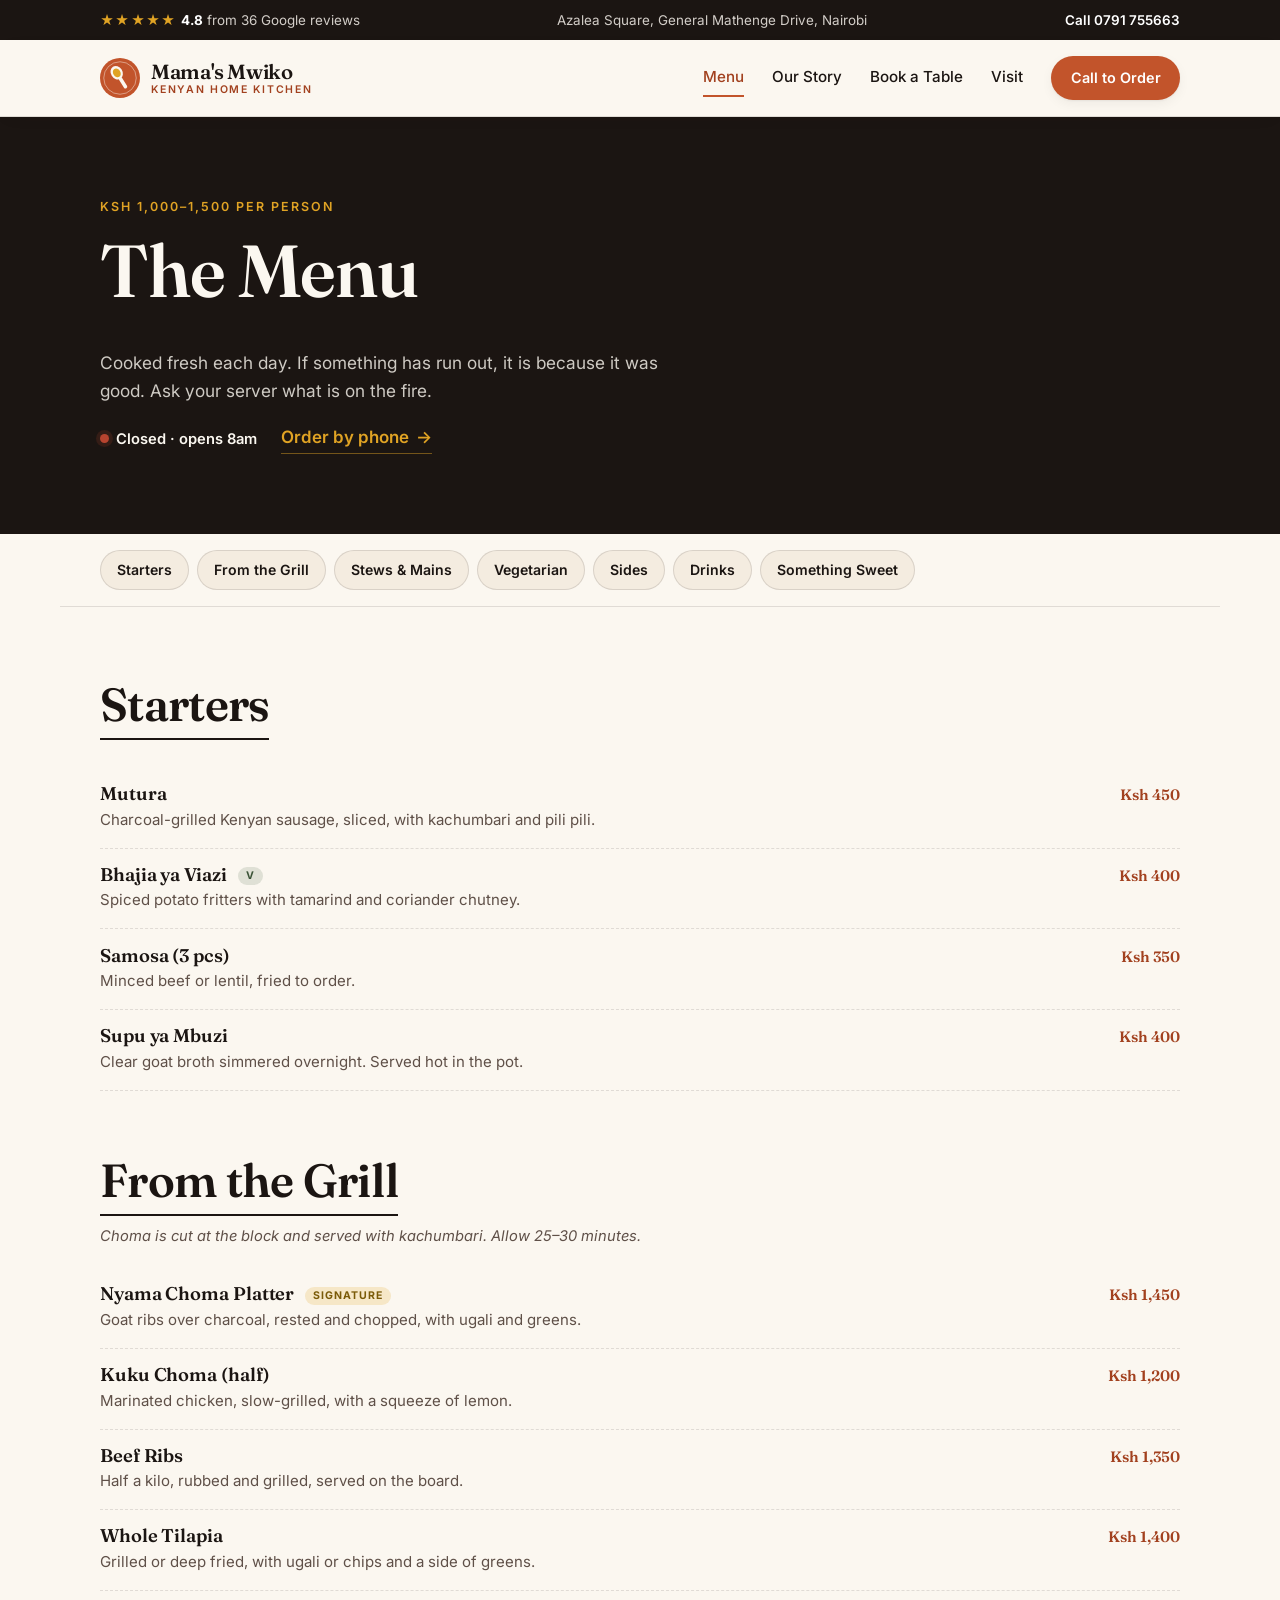
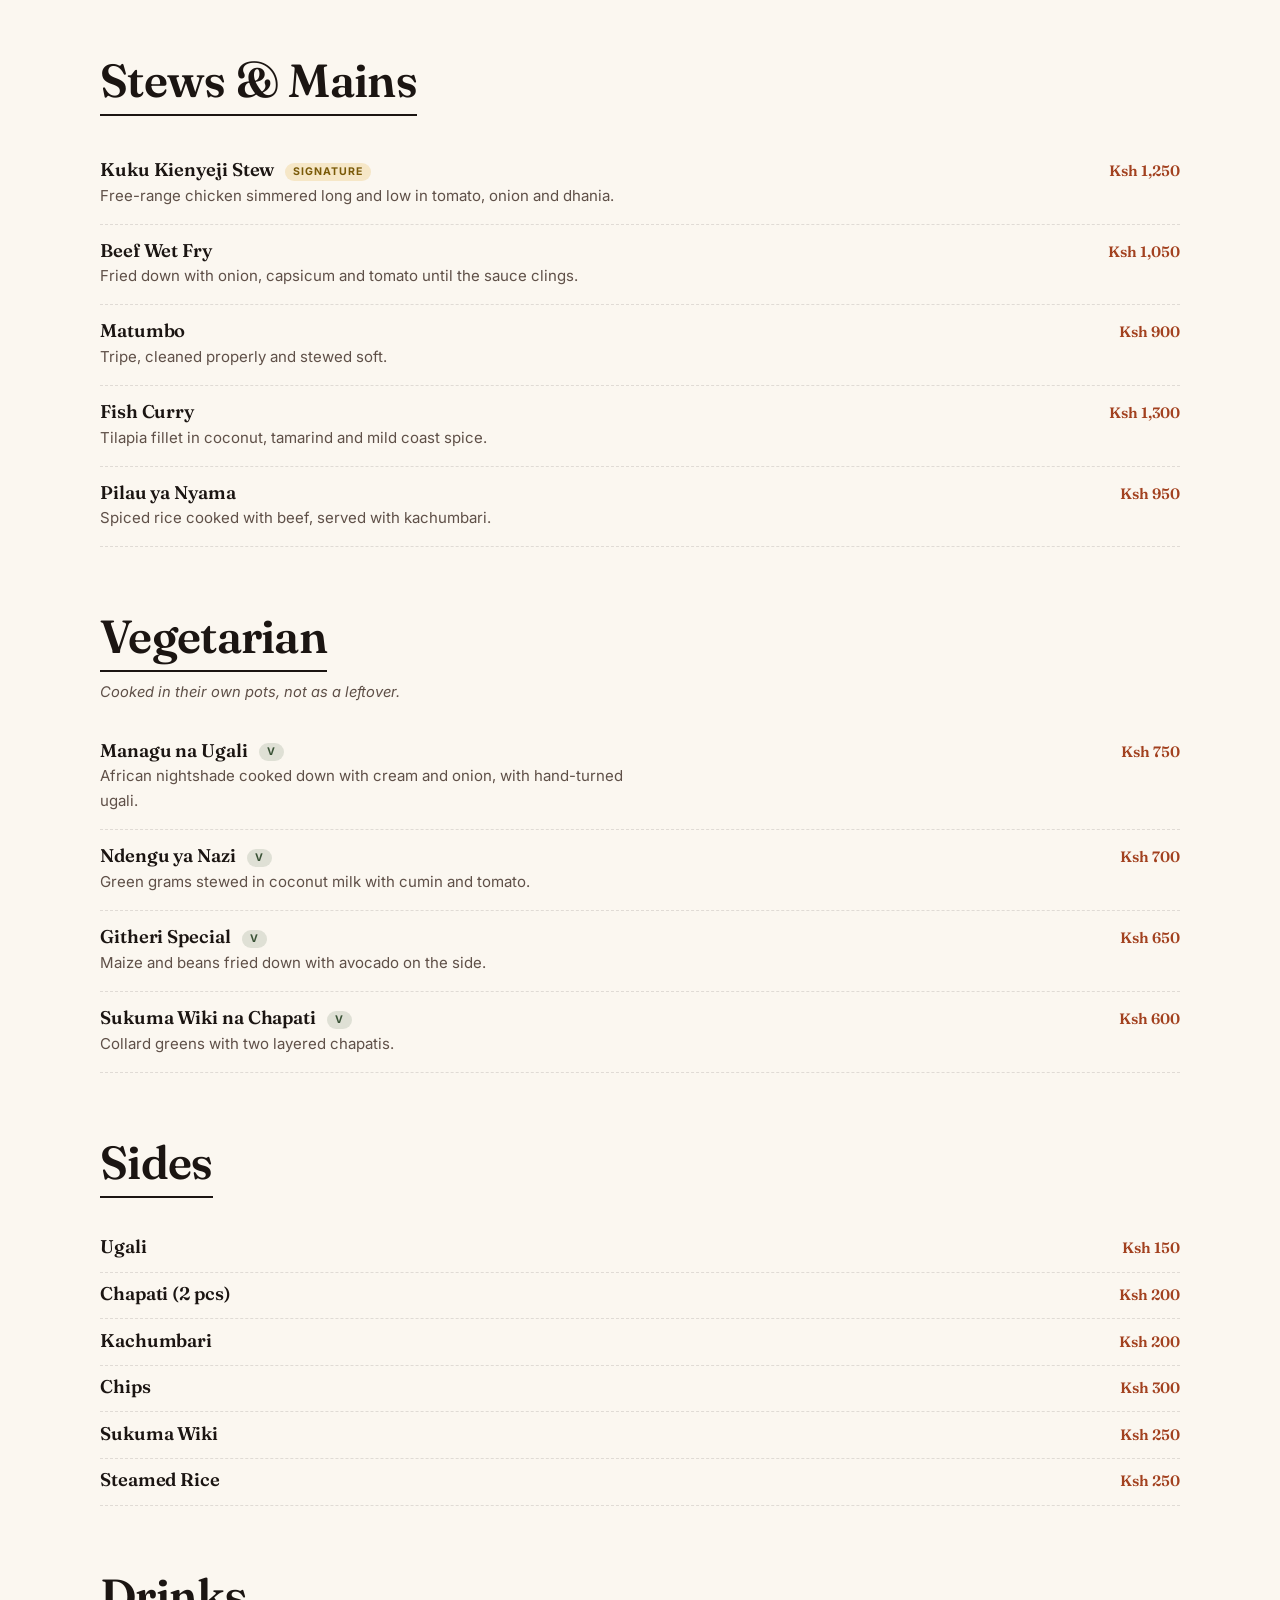
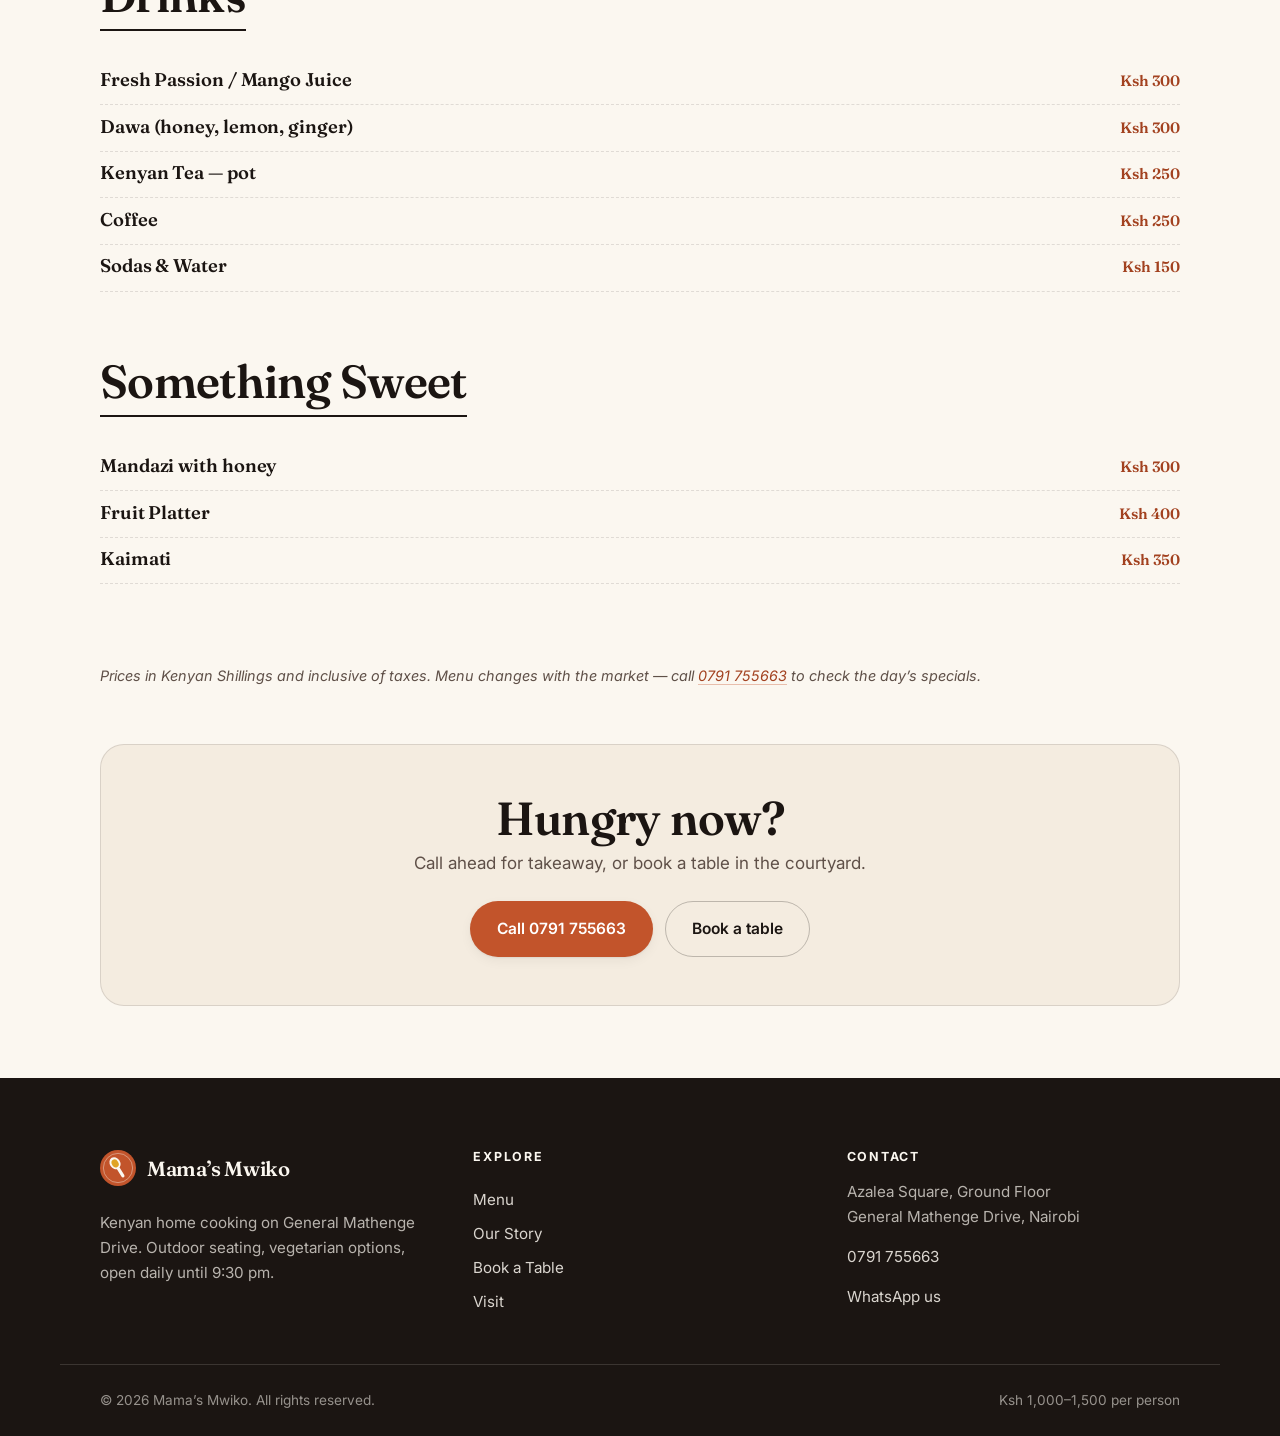
==== menu.html @ 695fa054 "Add Mama's Mwiko restaurant website A static marketing site for Mama's Mwiko (Azalea Square, General" ====
<!doctype html>
<html lang="en">
<head>
<meta charset="utf-8">
<meta name="viewport" content="width=device-width, initial-scale=1">
<title>Menu | Mama's Mwiko, Nairobi</title>
<meta name="description" content="The Mama's Mwiko menu — nyama choma, kuku kienyeji, fish, vegetarian mains, sides and drinks. Azalea Square, General Mathenge Drive, Nairobi. Call 0791 755663.">
<link rel="canonical" href="https://mamasmwiko.co.ke/menu.html">

<meta property="og:type" content="website">
<meta property="og:site_name" content="Mama's Mwiko">
<meta property="og:title" content="Menu | Mama's Mwiko">
<meta property="og:description" content="Nyama choma, kuku kienyeji, fresh tilapia, vegetarian mains and hand-turned ugali.">
<meta property="og:url" content="https://mamasmwiko.co.ke/menu.html">
<meta name="theme-color" content="#1b1512">

<link rel="icon" href="assets/img/favicon.svg" type="image/svg+xml">
<link rel="preconnect" href="https://fonts.googleapis.com">
<link rel="preconnect" href="https://fonts.gstatic.com" crossorigin>
<link rel="stylesheet" href="https://fonts.googleapis.com/css2?family=Fraunces:opsz,wght@9..144,500;9..144,600;9..144,700&family=Inter:wght@400;500;600;700&display=swap">
<link rel="stylesheet" href="assets/css/styles.css">
</head>
<body class="page-menu">
<a class="skip-link" href="#main">Skip to content</a>

<div class="topbar">
  <div class="wrap topbar__inner">
    <p class="topbar__item"><span class="stars" aria-hidden="true">★★★★★</span> <strong>4.8</strong> from 36 Google reviews</p>
    <p class="topbar__item topbar__item--hide-sm">Azalea Square, General Mathenge Drive, Nairobi</p>
    <p class="topbar__item"><a href="tel:+254791755663">Call 0791 755663</a></p>
  </div>
</div>

<header class="site-header site-header--solid" id="siteHeader">
  <div class="wrap site-header__inner">
    <a class="brand" href="index.html" aria-label="Mama's Mwiko home">
      <img src="assets/img/logo.svg" alt="" width="40" height="40" class="brand__mark">
      <span class="brand__text">
        <span class="brand__name">Mama's Mwiko</span>
        <span class="brand__tag">Kenyan Home Kitchen</span>
      </span>
    </a>
    <nav class="nav" id="nav" aria-label="Main">
      <a href="menu.html" aria-current="page">Menu</a>
      <a href="index.html#story">Our Story</a>
      <a href="index.html#reserve">Book a Table</a>
      <a href="index.html#visit">Visit</a>
      <a class="btn btn--primary btn--sm" href="tel:+254791755663">Call to Order</a>
    </nav>
    <button class="nav-toggle" id="navToggle" aria-expanded="false" aria-controls="nav" aria-label="Open menu">
      <span></span><span></span><span></span>
    </button>
  </div>
</header>

<main id="main">

  <section class="menu-hero">
    <div class="wrap">
      <p class="eyebrow">Ksh 1,000&ndash;1,500 per person</p>
      <h1>The Menu</h1>
      <p class="menu-hero__lead">Cooked fresh each day. If something has run out, it is because it was good. Ask your server what is on the fire.</p>
      <p class="menu-hero__meta"><span id="openStatus" class="status status--loading">Open daily &middot; 8am&ndash;9:30pm</span> <a class="link-arrow" href="tel:+254791755663">Order by phone <span aria-hidden="true">&rarr;</span></a></p>
    </div>
  </section>

  <nav class="menu-jump wrap" aria-label="Menu sections">
    <a href="#starters">Starters</a>
    <a href="#grill">From the Grill</a>
    <a href="#stews">Stews &amp; Mains</a>
    <a href="#veg">Vegetarian</a>
    <a href="#sides">Sides</a>
    <a href="#drinks">Drinks</a>
    <a href="#sweet">Something Sweet</a>
  </nav>

  <div class="wrap menu-body">

    <section class="menu-section" id="starters">
      <h2>Starters</h2>
      <ul class="menu-list">
        <li class="menu-item">
          <div><h3>Mutura</h3><p>Charcoal-grilled Kenyan sausage, sliced, with kachumbari and pili pili.</p></div>
          <p class="menu-item__price">Ksh 450</p>
        </li>
        <li class="menu-item">
          <div><h3>Bhajia ya Viazi <span class="tag tag--veg">V</span></h3><p>Spiced potato fritters with tamarind and coriander chutney.</p></div>
          <p class="menu-item__price">Ksh 400</p>
        </li>
        <li class="menu-item">
          <div><h3>Samosa (3 pcs)</h3><p>Minced beef or lentil, fried to order.</p></div>
          <p class="menu-item__price">Ksh 350</p>
        </li>
        <li class="menu-item">
          <div><h3>Supu ya Mbuzi</h3><p>Clear goat broth simmered overnight. Served hot in the pot.</p></div>
          <p class="menu-item__price">Ksh 400</p>
        </li>
      </ul>
    </section>

    <section class="menu-section" id="grill">
      <h2>From the Grill</h2>
      <p class="menu-section__note">Choma is cut at the block and served with kachumbari. Allow 25&ndash;30 minutes.</p>
      <ul class="menu-list">
        <li class="menu-item">
          <div><h3>Nyama Choma Platter <span class="tag">Signature</span></h3><p>Goat ribs over charcoal, rested and chopped, with ugali and greens.</p></div>
          <p class="menu-item__price">Ksh 1,450</p>
        </li>
        <li class="menu-item">
          <div><h3>Kuku Choma (half)</h3><p>Marinated chicken, slow-grilled, with a squeeze of lemon.</p></div>
          <p class="menu-item__price">Ksh 1,200</p>
        </li>
        <li class="menu-item">
          <div><h3>Beef Ribs</h3><p>Half a kilo, rubbed and grilled, served on the board.</p></div>
          <p class="menu-item__price">Ksh 1,350</p>
        </li>
        <li class="menu-item">
          <div><h3>Whole Tilapia</h3><p>Grilled or deep fried, with ugali or chips and a side of greens.</p></div>
          <p class="menu-item__price">Ksh 1,400</p>
        </li>
      </ul>
    </section>

    <section class="menu-section" id="stews">
      <h2>Stews &amp; Mains</h2>
      <ul class="menu-list">
        <li class="menu-item">
          <div><h3>Kuku Kienyeji Stew <span class="tag">Signature</span></h3><p>Free-range chicken simmered long and low in tomato, onion and dhania.</p></div>
          <p class="menu-item__price">Ksh 1,250</p>
        </li>
        <li class="menu-item">
          <div><h3>Beef Wet Fry</h3><p>Fried down with onion, capsicum and tomato until the sauce clings.</p></div>
          <p class="menu-item__price">Ksh 1,050</p>
        </li>
        <li class="menu-item">
          <div><h3>Matumbo</h3><p>Tripe, cleaned properly and stewed soft.</p></div>
          <p class="menu-item__price">Ksh 900</p>
        </li>
        <li class="menu-item">
          <div><h3>Fish Curry</h3><p>Tilapia fillet in coconut, tamarind and mild coast spice.</p></div>
          <p class="menu-item__price">Ksh 1,300</p>
        </li>
        <li class="menu-item">
          <div><h3>Pilau ya Nyama</h3><p>Spiced rice cooked with beef, served with kachumbari.</p></div>
          <p class="menu-item__price">Ksh 950</p>
        </li>
      </ul>
    </section>

    <section class="menu-section" id="veg">
      <h2>Vegetarian</h2>
      <p class="menu-section__note">Cooked in their own pots, not as a leftover.</p>
      <ul class="menu-list">
        <li class="menu-item">
          <div><h3>Managu na Ugali <span class="tag tag--veg">V</span></h3><p>African nightshade cooked down with cream and onion, with hand-turned ugali.</p></div>
          <p class="menu-item__price">Ksh 750</p>
        </li>
        <li class="menu-item">
          <div><h3>Ndengu ya Nazi <span class="tag tag--veg">V</span></h3><p>Green grams stewed in coconut milk with cumin and tomato.</p></div>
          <p class="menu-item__price">Ksh 700</p>
        </li>
        <li class="menu-item">
          <div><h3>Githeri Special <span class="tag tag--veg">V</span></h3><p>Maize and beans fried down with avocado on the side.</p></div>
          <p class="menu-item__price">Ksh 650</p>
        </li>
        <li class="menu-item">
          <div><h3>Sukuma Wiki na Chapati <span class="tag tag--veg">V</span></h3><p>Collard greens with two layered chapatis.</p></div>
          <p class="menu-item__price">Ksh 600</p>
        </li>
      </ul>
    </section>

    <section class="menu-section" id="sides">
      <h2>Sides</h2>
      <ul class="menu-list menu-list--compact">
        <li class="menu-item"><div><h3>Ugali</h3></div><p class="menu-item__price">Ksh 150</p></li>
        <li class="menu-item"><div><h3>Chapati (2 pcs)</h3></div><p class="menu-item__price">Ksh 200</p></li>
        <li class="menu-item"><div><h3>Kachumbari</h3></div><p class="menu-item__price">Ksh 200</p></li>
        <li class="menu-item"><div><h3>Chips</h3></div><p class="menu-item__price">Ksh 300</p></li>
        <li class="menu-item"><div><h3>Sukuma Wiki</h3></div><p class="menu-item__price">Ksh 250</p></li>
        <li class="menu-item"><div><h3>Steamed Rice</h3></div><p class="menu-item__price">Ksh 250</p></li>
      </ul>
    </section>

    <section class="menu-section" id="drinks">
      <h2>Drinks</h2>
      <ul class="menu-list menu-list--compact">
        <li class="menu-item"><div><h3>Fresh Passion / Mango Juice</h3></div><p class="menu-item__price">Ksh 300</p></li>
        <li class="menu-item"><div><h3>Dawa (honey, lemon, ginger)</h3></div><p class="menu-item__price">Ksh 300</p></li>
        <li class="menu-item"><div><h3>Kenyan Tea &mdash; pot</h3></div><p class="menu-item__price">Ksh 250</p></li>
        <li class="menu-item"><div><h3>Coffee</h3></div><p class="menu-item__price">Ksh 250</p></li>
        <li class="menu-item"><div><h3>Sodas &amp; Water</h3></div><p class="menu-item__price">Ksh 150</p></li>
      </ul>
    </section>

    <section class="menu-section" id="sweet">
      <h2>Something Sweet</h2>
      <ul class="menu-list menu-list--compact">
        <li class="menu-item"><div><h3>Mandazi with honey</h3></div><p class="menu-item__price">Ksh 300</p></li>
        <li class="menu-item"><div><h3>Fruit Platter</h3></div><p class="menu-item__price">Ksh 400</p></li>
        <li class="menu-item"><div><h3>Kaimati</h3></div><p class="menu-item__price">Ksh 350</p></li>
      </ul>
    </section>

    <p class="menu-foot">Prices in Kenyan Shillings and inclusive of taxes. Menu changes with the market &mdash; call <a href="tel:+254791755663">0791 755663</a> to check the day&rsquo;s specials.</p>

    <div class="menu-cta">
      <h2>Hungry now?</h2>
      <p>Call ahead for takeaway, or book a table in the courtyard.</p>
      <div class="menu-cta__actions">
        <a class="btn btn--primary" href="tel:+254791755663">Call 0791 755663</a>
        <a class="btn btn--ghost" href="index.html#reserve">Book a table</a>
      </div>
    </div>
  </div>
</main>

<footer class="site-footer">
  <div class="wrap footer__grid">
    <div>
      <a class="brand brand--footer" href="index.html">
        <img src="assets/img/logo.svg" alt="" width="36" height="36" class="brand__mark">
        <span class="brand__name">Mama&rsquo;s Mwiko</span>
      </a>
      <p class="footer__blurb">Kenyan home cooking on General Mathenge Drive. Outdoor seating, vegetarian options, open daily until 9:30&nbsp;pm.</p>
    </div>
    <nav aria-label="Footer">
      <h3>Explore</h3>
      <a href="menu.html">Menu</a>
      <a href="index.html#story">Our Story</a>
      <a href="index.html#reserve">Book a Table</a>
      <a href="index.html#visit">Visit</a>
    </nav>
    <div>
      <h3>Contact</h3>
      <p>Azalea Square, Ground Floor<br>General Mathenge Drive, Nairobi</p>
      <p><a href="tel:+254791755663">0791 755663</a></p>
      <p><a href="https://wa.me/254791755663" target="_blank" rel="noopener">WhatsApp us</a></p>
    </div>
  </div>
  <div class="wrap footer__bottom">
    <p>&copy; <span id="year">2026</span> Mama&rsquo;s Mwiko. All rights reserved.</p>
    <p>Ksh 1,000&ndash;1,500 per person</p>
  </div>
</footer>

<div class="callbar" aria-label="Quick actions">
  <a href="tel:+254791755663"><svg viewBox="0 0 24 24" aria-hidden="true"><path d="M6.6 10.8a15 15 0 0 0 6.6 6.6l2.2-2.2a1 1 0 0 1 1-.25 11.4 11.4 0 0 0 3.6.6 1 1 0 0 1 1 1V20a1 1 0 0 1-1 1A17 17 0 0 1 3 4a1 1 0 0 1 1-1h3.5a1 1 0 0 1 1 1c0 1.25.2 2.45.57 3.57a1 1 0 0 1-.25 1l-2.22 2.23Z"/></svg>Call</a>
  <a href="index.html#reserve"><svg viewBox="0 0 24 24" aria-hidden="true"><path d="M7 2a1 1 0 0 1 1 1v1h8V3a1 1 0 1 1 2 0v1h1a2 2 0 0 1 2 2v2H3V6a2 2 0 0 1 2-2h1V3a1 1 0 0 1 1-1Zm14 8v10a2 2 0 0 1-2 2H5a2 2 0 0 1-2-2V10h18Z"/></svg>Book</a>
  <a href="https://www.google.com/maps/dir/?api=1&amp;destination=Mama%27s%20Mwiko%2C%20Azalea%20Square%2C%20General%20Mathenge%20Drive%2C%20Nairobi" target="_blank" rel="noopener"><svg viewBox="0 0 24 24" aria-hidden="true"><path d="M12 2a7 7 0 0 0-7 7c0 5 7 13 7 13s7-8 7-13a7 7 0 0 0-7-7Zm0 9.5A2.5 2.5 0 1 1 12 6a2.5 2.5 0 0 1 0 5.5Z"/></svg>Directions</a>
</div>

<script src="assets/js/site.js" defer></script>
</body>
</html>
---- assets/css/styles.css ----
/* =========================================================
   Mama's Mwiko — site styles
   Palette: espresso, cream, terracotta, ochre, sukuma green
   ========================================================= */

:root {
  --ink:        #1b1512;
  --ink-2:      #2b211b;
  --ink-3:      #3d302a;
  --cream:      #fbf7f0;
  --cream-2:    #f4ece0;
  --cream-3:    #e8dccb;
  --terracotta: #c2542b;
  --terracotta-d:#a2411f;
  --ochre:      #e0a324;
  --green:      #4f6b4a;
  --body:       #5f5048;
  --line:       rgba(27, 21, 18, .12);

  --max: 1160px;
  --pad: clamp(1.25rem, 4vw, 2.5rem);
  --r-sm: 8px;
  --r:    14px;
  --r-lg: 24px;

  --shadow-sm: 0 1px 2px rgba(27,21,18,.06), 0 4px 12px rgba(27,21,18,.05);
  --shadow:    0 2px 6px rgba(27,21,18,.07), 0 18px 40px -18px rgba(27,21,18,.28);

  --sans: "Inter", ui-sans-serif, system-ui, -apple-system, "Segoe UI", Roboto, sans-serif;
  --display: "Fraunces", ui-serif, Georgia, "Times New Roman", serif;

  --header-h: 76px;
}

*, *::before, *::after { box-sizing: border-box; }

html { scroll-behavior: smooth; scroll-padding-top: calc(var(--header-h) + 16px); }
@media (prefers-reduced-motion: reduce) {
  html { scroll-behavior: auto; }
  *, *::before, *::after { animation-duration: .01ms !important; transition-duration: .01ms !important; }
}

body {
  margin: 0;
  background: var(--cream);
  color: var(--body);
  font-family: var(--sans);
  font-size: 17px;
  line-height: 1.65;
  -webkit-font-smoothing: antialiased;
  text-rendering: optimizeLegibility;
}

img, svg, iframe { display: block; max-width: 100%; }
img { height: auto; }

h1, h2, h3 {
  font-family: var(--display);
  color: var(--ink);
  line-height: 1.1;
  letter-spacing: -.015em;
  margin: 0 0 .5em;
  font-weight: 600;
}
h1 { font-size: clamp(2.6rem, 7vw, 4.6rem); }
h2 { font-size: clamp(1.9rem, 4vw, 2.9rem); }
h3 { font-size: 1.15rem; letter-spacing: -.005em; }
p  { margin: 0 0 1em; }
em { font-style: italic; }

a { color: var(--terracotta-d); text-decoration-color: rgba(194,84,43,.35); text-underline-offset: 3px; }
a:hover { color: var(--terracotta); }

:focus-visible {
  outline: 3px solid var(--ochre);
  outline-offset: 3px;
  border-radius: 4px;
}

.wrap { width: 100%; max-width: var(--max); margin-inline: auto; padding-inline: var(--pad); }

/* Grid children default to min-width:auto, which lets wide content (form inputs,
   long words) push a track past the viewport. Let every track shrink instead. */
.story__grid > *, .reserve__grid > *, .visit__grid > *,
.strip__grid > *, .cards > *, .footer__grid > *, .field-row > * { min-width: 0; }

.skip-link {
  position: absolute; left: -9999px; top: 0; z-index: 200;
  background: var(--ink); color: var(--cream);
  padding: .75rem 1.25rem; border-radius: 0 0 var(--r-sm) 0;
}
.skip-link:focus { left: 0; }

.eyebrow {
  font-size: .78rem; font-weight: 600; letter-spacing: .16em;
  text-transform: uppercase; color: var(--terracotta-d);
  margin: 0 0 .85rem;
}

.stars { color: var(--ochre); letter-spacing: .1em; }
.stars--lg { font-size: 1.7rem; margin: 0 0 .35rem; color: #96670a; }

/* ---------- Buttons ---------- */
.btn {
  --btn-bg: var(--terracotta);
  --btn-fg: #fff;
  display: inline-flex; align-items: center; justify-content: center; gap: .5rem;
  font-family: var(--sans); font-size: .97rem; font-weight: 600;
  padding: .9rem 1.6rem;
  border: 1px solid transparent; border-radius: 999px;
  background: var(--btn-bg); color: var(--btn-fg);
  text-decoration: none; cursor: pointer;
  transition: transform .15s ease, background-color .15s ease, box-shadow .15s ease, color .15s ease;
  box-shadow: var(--shadow-sm);
}
.btn:hover { transform: translateY(-1px); color: var(--btn-fg); }
.btn:active { transform: translateY(0); }
.btn--primary:hover { background: var(--terracotta-d); }
.btn--ghost {
  --btn-bg: transparent; --btn-fg: var(--ink);
  border-color: rgba(27,21,18,.25); box-shadow: none;
}
.btn--ghost:hover { background: rgba(27,21,18,.05); border-color: rgba(27,21,18,.4); }
.btn--sm { padding: .6rem 1.15rem; font-size: .9rem; }
.btn--block { width: 100%; }

.link-arrow {
  display: inline-flex; align-items: center; gap: .4rem;
  font-weight: 600; text-decoration: none;
  border-bottom: 1.5px solid rgba(194,84,43,.4); padding-bottom: 2px;
}
.link-arrow span { transition: transform .15s ease; }
.link-arrow:hover span { transform: translateX(3px); }

.tag {
  display: inline-block; vertical-align: middle;
  font-family: var(--sans); font-size: .66rem; font-weight: 700;
  letter-spacing: .09em; text-transform: uppercase;
  padding: .2rem .5rem; border-radius: 999px;
  background: rgba(224,163,36,.2); color: #7a5a08;
  margin-left: .45rem;
}
.tag--veg { background: rgba(79,107,74,.16); color: #3a5236; }

.status {
  display: inline-flex; align-items: center; gap: .45rem;
  font-weight: 600; font-size: .92rem; color: var(--ink);
}
.status::before {
  content: ""; width: 9px; height: 9px; border-radius: 50%;
  background: var(--body); flex: none;
}
.status--open::before  { background: #46905a; box-shadow: 0 0 0 4px rgba(70,144,90,.18); }
.status--closed::before{ background: #b8442f; box-shadow: 0 0 0 4px rgba(184,68,47,.16); }

/* ---------- Top bar ---------- */
.topbar {
  background: var(--ink); color: rgba(251,247,240,.82);
  font-size: .84rem;
}
.topbar__inner {
  display: flex; align-items: center; justify-content: space-between;
  gap: 1rem; min-height: 40px; flex-wrap: wrap;
}
.topbar p { margin: 0; }
.topbar strong { color: #fff; }
.topbar a { color: #fff; text-decoration: none; font-weight: 600; }
.topbar a:hover { color: var(--ochre); }
@media (max-width: 720px) { .topbar__item--hide-sm { display: none; } }

/* ---------- Header ---------- */
.site-header {
  position: sticky; top: 0; z-index: 100;
  background: rgba(251,247,240,.92);
  backdrop-filter: saturate(1.4) blur(10px);
  border-bottom: 1px solid transparent;
  transition: border-color .2s ease, box-shadow .2s ease;
}
.site-header.is-stuck, .site-header--solid {
  border-bottom-color: var(--line);
  box-shadow: 0 4px 18px -12px rgba(27,21,18,.4);
}
.site-header__inner {
  display: flex; align-items: center; justify-content: space-between;
  gap: 1rem; min-height: var(--header-h);
}

.brand { display: inline-flex; align-items: center; gap: .7rem; text-decoration: none; }
.brand__mark { flex: none; }
.brand__text { display: flex; flex-direction: column; line-height: 1.15; }
.brand__name {
  font-family: var(--display); font-weight: 600; font-size: 1.28rem;
  color: var(--ink); letter-spacing: -.02em;
}
.brand__tag {
  font-size: .66rem; font-weight: 600; letter-spacing: .16em;
  text-transform: uppercase; color: var(--terracotta-d);
}

.nav { display: flex; align-items: center; gap: clamp(1rem, 2.2vw, 1.9rem); }
.nav > a:not(.btn) {
  font-size: .95rem; font-weight: 500; color: var(--ink);
  text-decoration: none; padding: .35rem 0;
  border-bottom: 2px solid transparent;
}
.nav > a:not(.btn):hover,
.nav > a[aria-current="page"] { border-bottom-color: var(--terracotta); color: var(--terracotta-d); }

.nav-toggle {
  display: none; width: 44px; height: 44px; padding: 0;
  background: none; border: 1px solid var(--line); border-radius: 10px;
  cursor: pointer; align-items: center; justify-content: center; flex-direction: column; gap: 5px;
}
.nav-toggle span { display: block; width: 20px; height: 2px; background: var(--ink); border-radius: 2px; transition: transform .2s ease, opacity .2s ease; }
.nav-toggle[aria-expanded="true"] span:nth-child(1) { transform: translateY(7px) rotate(45deg); }
.nav-toggle[aria-expanded="true"] span:nth-child(2) { opacity: 0; }
.nav-toggle[aria-expanded="true"] span:nth-child(3) { transform: translateY(-7px) rotate(-45deg); }

@media (max-width: 900px) {
  .nav-toggle { display: flex; }
  .nav {
    position: absolute; inset: 100% 0 auto 0;
    flex-direction: column; align-items: stretch; gap: 0;
    background: var(--cream); border-bottom: 1px solid var(--line);
    padding: .5rem var(--pad) 1.5rem;
    box-shadow: var(--shadow);
    display: none;
  }
  .nav.is-open { display: flex; }
  .nav > a:not(.btn) { padding: .9rem 0; border-bottom: 1px solid var(--line); }
  .nav > a:not(.btn):hover { border-bottom-color: var(--line); }
  .nav .btn { margin-top: 1rem; }
}

/* ---------- Hero ---------- */
.hero {
  position: relative; isolation: isolate;
  background: var(--ink-2); color: rgba(251,247,240,.86);
  overflow: hidden;
}
.hero__media { position: absolute; inset: 0; z-index: -1; }
.hero__media img { width: 100%; height: 100%; object-fit: cover; opacity: .55; }
.hero::after {
  content: ""; position: absolute; inset: 0; z-index: -1;
  background: linear-gradient(105deg, rgba(20,15,12,.92) 0%, rgba(20,15,12,.72) 45%, rgba(20,15,12,.35) 100%);
}
.hero__inner { padding: clamp(4rem, 11vw, 8.5rem) var(--pad) clamp(3.5rem, 8vw, 6rem); max-width: var(--max); }
.hero .eyebrow { color: var(--ochre); }
.hero h1 { color: var(--cream); max-width: 15ch; }
.hero h1 em { color: var(--ochre); font-style: italic; }
.hero__lead {
  font-size: clamp(1.05rem, 2vw, 1.28rem);
  max-width: 46ch; margin-bottom: 2rem; color: rgba(251,247,240,.8);
}
.hero__actions { display: flex; flex-wrap: wrap; gap: .8rem; margin-bottom: 2.6rem; }
.hero .btn--ghost { --btn-fg: var(--cream); border-color: rgba(251,247,240,.4); }
.hero .btn--ghost:hover { background: rgba(251,247,240,.12); border-color: rgba(251,247,240,.7); }

.hero__facts {
  display: flex; flex-wrap: wrap; align-items: center; gap: .6rem 1.5rem;
  list-style: none; margin: 0; padding: 1.4rem 0 0;
  border-top: 1px solid rgba(251,247,240,.18);
  font-size: .95rem; color: rgba(251,247,240,.78);
}
.hero__facts .status { color: var(--cream); }
.hero__facts li + li { position: relative; }
@media (min-width: 700px) {
  .hero__facts li + li::before {
    content: ""; position: absolute; left: -.78rem; top: 50%;
    width: 4px; height: 4px; margin-top: -2px; border-radius: 50%;
    background: rgba(251,247,240,.4);
  }
}

/* ---------- Facts strip ---------- */
.strip { background: var(--cream-2); border-bottom: 1px solid var(--line); }
.strip__grid {
  display: grid; gap: clamp(1.5rem, 3vw, 2.5rem);
  grid-template-columns: repeat(auto-fit, minmax(215px, 1fr));
  padding-block: clamp(2.5rem, 5vw, 3.75rem);
}
.strip__item h3 { margin-bottom: .3rem; }
.strip__item p { margin: 0; font-size: .95rem; }
.ico { width: 30px; height: 30px; fill: var(--terracotta); margin-bottom: .85rem; }

/* ---------- Story ---------- */
.story { padding-block: clamp(3.5rem, 8vw, 6.5rem); }
.story__grid {
  display: grid; gap: clamp(2rem, 5vw, 4.5rem);
  grid-template-columns: 1fr; align-items: center;
}
@media (min-width: 900px) { .story__grid { grid-template-columns: .85fr 1fr; } }
.story__art { position: relative; }
.story__art img {
  width: 100%; border-radius: var(--r-lg); box-shadow: var(--shadow);
  object-fit: cover; aspect-ratio: 4 / 5;
}
.story__badge {
  position: absolute; right: -14px; bottom: -18px;
  display: flex; flex-direction: column; align-items: center; justify-content: center;
  width: 108px; height: 108px; border-radius: 50%;
  background: var(--ochre); color: var(--ink);
  box-shadow: var(--shadow); margin: 0; text-align: center; padding: .5rem;
}
.story__badge strong { font-family: var(--display); font-size: 1.85rem; line-height: 1; }
.story__badge span { font-size: .64rem; font-weight: 600; letter-spacing: .06em; text-transform: uppercase; line-height: 1.2; margin-top: .2rem; }
.story__copy p { max-width: 58ch; }

/* ---------- Signatures ---------- */
.signatures { background: var(--ink); color: rgba(251,247,240,.78); padding-block: clamp(3.5rem, 8vw, 6.5rem); }
.signatures h2, .signatures h3 { color: var(--cream); }
.signatures .eyebrow { color: var(--ochre); }
.signatures .btn--ghost { --btn-fg: var(--cream); border-color: rgba(251,247,240,.35); }
.signatures .btn--ghost:hover { background: rgba(251,247,240,.12); }

.section-head {
  display: flex; align-items: flex-end; justify-content: space-between;
  gap: 1.5rem; flex-wrap: wrap; margin-bottom: clamp(1.75rem, 4vw, 2.75rem);
}
.section-head h2 { margin: 0; }

.cards { display: grid; gap: 1.5rem; grid-template-columns: repeat(auto-fit, minmax(260px, 1fr)); }
.card {
  background: var(--ink-2); border: 1px solid rgba(251,247,240,.1);
  border-radius: var(--r-lg); overflow: hidden;
  transition: transform .2s ease, border-color .2s ease;
}
.card:hover { transform: translateY(-4px); border-color: rgba(224,163,36,.5); }
.card img { width: 100%; aspect-ratio: 4 / 3; object-fit: cover; }
.card__body { padding: 1.4rem 1.5rem 1.6rem; }
.card__body p { font-size: .95rem; margin-bottom: .8rem; }
.card__price { font-family: var(--display); font-size: 1.15rem; color: var(--ochre); margin: 0 !important; }
/* The default tag colours are tuned for cream; on the dark cards they vanish. */
.signatures .tag      { background: rgba(224,163,36,.22); color: #f0c86a; }
.signatures .tag--veg { background: rgba(122,168,112,.22); color: #a8d29a; }

/* ---------- Reserve ---------- */
.reserve { padding-block: clamp(3.5rem, 8vw, 6.5rem); background: var(--cream-2); }
.reserve__grid {
  display: grid; gap: clamp(2rem, 5vw, 4rem); grid-template-columns: 1fr; align-items: start;
}
@media (min-width: 900px) { .reserve__grid { grid-template-columns: 1fr 1fr; } }
.reserve__copy p { max-width: 50ch; }

.ticks { list-style: none; margin: 1.75rem 0 0; padding: 0; }
.ticks li { position: relative; padding-left: 1.9rem; margin-bottom: .8rem; font-size: .96rem; }
.ticks li::before {
  content: ""; position: absolute; left: 0; top: .42em;
  width: 1.1rem; height: .58rem;
  border-left: 2.5px solid var(--terracotta); border-bottom: 2.5px solid var(--terracotta);
  transform: rotate(-45deg);
}

.form {
  background: var(--cream); border: 1px solid var(--line);
  border-radius: var(--r-lg); padding: clamp(1.5rem, 3vw, 2.25rem);
  box-shadow: var(--shadow);
}
.field { margin-bottom: 1.1rem; }
.field-row { display: grid; gap: 1.1rem; grid-template-columns: 1fr 1fr; }
label { display: block; font-size: .87rem; font-weight: 600; color: var(--ink); margin-bottom: .4rem; }
.opt { font-weight: 400; color: var(--body); }
input, select, textarea {
  width: 100%; min-width: 0; font: inherit; font-size: .97rem; color: var(--ink);
  background: #fff; border: 1px solid rgba(27,21,18,.2); border-radius: var(--r-sm);
  padding: .72rem .85rem;
  transition: border-color .15s ease, box-shadow .15s ease;
}
input:focus, select:focus, textarea:focus {
  outline: none; border-color: var(--terracotta);
  box-shadow: 0 0 0 3px rgba(194,84,43,.16);
}
input[aria-invalid="true"], select[aria-invalid="true"] { border-color: #b8442f; }
textarea { resize: vertical; }
@media (max-width: 430px) { .field-row { grid-template-columns: 1fr; } }
.form .btn { margin-top: .4rem; }
.form__note { font-size: .84rem; margin: .9rem 0 0; text-align: center; }
.form__note.is-error { color: #a2361f; font-weight: 600; }

/* ---------- Reviews ---------- */
.reviews { padding-block: clamp(3.5rem, 7vw, 5.5rem); text-align: center; }
.reviews__inner { max-width: 640px; margin-inline: auto; }
.reviews h2 { margin-bottom: .4rem; }
.reviews__score { color: var(--terracotta); }
.reviews__meta { margin-bottom: 1.75rem; }

/* ---------- Visit ---------- */
.visit { padding-block: clamp(3.5rem, 8vw, 6rem); background: var(--cream-2); border-top: 1px solid var(--line); }
.visit__grid { display: grid; gap: clamp(2rem, 5vw, 3.5rem); grid-template-columns: 1fr; }
@media (min-width: 900px) { .visit__grid { grid-template-columns: 1fr 1.05fr; } }
.info-block { padding-top: 1.5rem; margin-top: 1.5rem; border-top: 1px solid var(--line); }
.info-block:first-of-type { border-top: 0; padding-top: 0; margin-top: 1.5rem; }
.info-block h3 { font-family: var(--sans); font-size: .78rem; font-weight: 700; letter-spacing: .14em; text-transform: uppercase; color: var(--terracotta-d); margin-bottom: .6rem; }
.info-block p { margin: 0; }

.hours { width: 100%; border-collapse: collapse; font-size: .95rem; max-width: 380px; }
.hours th, .hours td { padding: .45rem 0; text-align: left; font-weight: 400; }
.hours th { color: var(--ink); font-weight: 500; }
.hours td { text-align: right; }
.hours tr + tr { border-top: 1px dashed var(--line); }
.hours tr.is-today th, .hours tr.is-today td { color: var(--terracotta-d); font-weight: 700; }

.visit__map {
  border-radius: var(--r-lg); overflow: hidden; box-shadow: var(--shadow);
  border: 1px solid var(--line); min-height: 380px; background: var(--cream-3);
}
.visit__map iframe { width: 100%; height: 100%; min-height: 380px; border: 0; }

/* ---------- Menu page ---------- */
.menu-hero { background: var(--ink); color: rgba(251,247,240,.8); padding-block: clamp(3rem, 7vw, 5rem); }
.menu-hero h1 { color: var(--cream); }
.menu-hero .eyebrow { color: var(--ochre); }
.menu-hero__lead { max-width: 52ch; font-size: 1.08rem; }
.menu-hero__meta { display: flex; flex-wrap: wrap; align-items: center; gap: 1.5rem; margin: 0; }
.menu-hero .status { color: var(--cream); }
.menu-hero .link-arrow { color: var(--ochre); border-bottom-color: rgba(224,163,36,.45); }

.menu-jump {
  display: flex; gap: .5rem; overflow-x: auto; padding-block: 1rem;
  position: sticky; top: var(--header-h); z-index: 50;
  background: var(--cream); border-bottom: 1px solid var(--line);
  scrollbar-width: thin;
}
.menu-jump a {
  flex: none; font-size: .88rem; font-weight: 600; text-decoration: none;
  color: var(--ink); background: var(--cream-2);
  border: 1px solid var(--line); border-radius: 999px; padding: .45rem 1rem;
  white-space: nowrap;
}
.menu-jump a:hover { background: var(--terracotta); color: #fff; border-color: var(--terracotta); }

.menu-body { padding-block: clamp(2.5rem, 6vw, 4.5rem); }
.menu-section { margin-bottom: clamp(2.5rem, 5vw, 4rem); }
.menu-section h2 {
  padding-bottom: .5rem; margin-bottom: .5rem;
  border-bottom: 2px solid var(--ink); display: inline-block;
}
.menu-section__note { font-size: .92rem; font-style: italic; margin-bottom: 1.25rem; }

.menu-list { list-style: none; margin: 1.25rem 0 0; padding: 0; }
.menu-item {
  display: flex; align-items: baseline; justify-content: space-between; gap: 1.25rem;
  padding: .95rem 0; border-bottom: 1px dashed var(--line);
}
.menu-item h3 { margin: 0 0 .2rem; }
.menu-item p { margin: 0; font-size: .94rem; max-width: 60ch; }
.menu-item__price {
  flex: none; font-family: var(--display); font-weight: 600;
  font-size: 1.05rem; color: var(--terracotta-d);
}
.menu-list--compact .menu-item { padding: .65rem 0; }
.menu-foot { font-size: .9rem; font-style: italic; padding-top: 1rem; }

.menu-cta {
  margin-top: clamp(2.5rem, 5vw, 3.5rem); text-align: center;
  background: var(--cream-2); border: 1px solid var(--line);
  border-radius: var(--r-lg); padding: clamp(2rem, 5vw, 3rem);
}
.menu-cta h2 { margin-bottom: .3rem; }
.menu-cta__actions { display: flex; flex-wrap: wrap; gap: .8rem; justify-content: center; margin-top: 1.5rem; }

/* ---------- Footer ---------- */
.site-footer { background: var(--ink); color: rgba(251,247,240,.7); padding-top: clamp(3rem, 6vw, 4.5rem); font-size: .95rem; }
.site-footer h3 { color: var(--cream); font-family: var(--sans); font-size: .78rem; font-weight: 700; letter-spacing: .14em; text-transform: uppercase; margin-bottom: .9rem; }
.site-footer a { color: rgba(251,247,240,.85); text-decoration: none; }
.site-footer a:hover { color: var(--ochre); }
.site-footer .brand__name { color: var(--cream); }
.footer__grid { display: grid; gap: 2.5rem; grid-template-columns: repeat(auto-fit, minmax(230px, 1fr)); padding-bottom: 2.5rem; }
.footer__blurb { margin-top: 1rem; max-width: 34ch; }
.footer__grid nav { display: flex; flex-direction: column; align-items: flex-start; gap: .55rem; }
.footer__bottom {
  display: flex; justify-content: space-between; flex-wrap: wrap; gap: .5rem;
  border-top: 1px solid rgba(251,247,240,.14);
  padding-block: 1.5rem; font-size: .85rem; color: rgba(251,247,240,.55);
}
.footer__bottom p { margin: 0; }

/* ---------- Mobile call bar ---------- */
.callbar { display: none; }
@media (max-width: 700px) {
  .callbar {
    position: fixed; left: 0; right: 0; bottom: 0; z-index: 90;
    display: grid; grid-template-columns: repeat(3, 1fr);
    background: var(--ink); border-top: 1px solid rgba(251,247,240,.14);
    padding-bottom: env(safe-area-inset-bottom);
  }
  .callbar a {
    display: flex; flex-direction: column; align-items: center; gap: .2rem;
    padding: .6rem .5rem .7rem; font-size: .72rem; font-weight: 600;
    color: var(--cream); text-decoration: none;
  }
  .callbar a + a { border-left: 1px solid rgba(251,247,240,.14); }
  .callbar svg { width: 20px; height: 20px; fill: var(--ochre); }
  body { padding-bottom: 70px; }
}
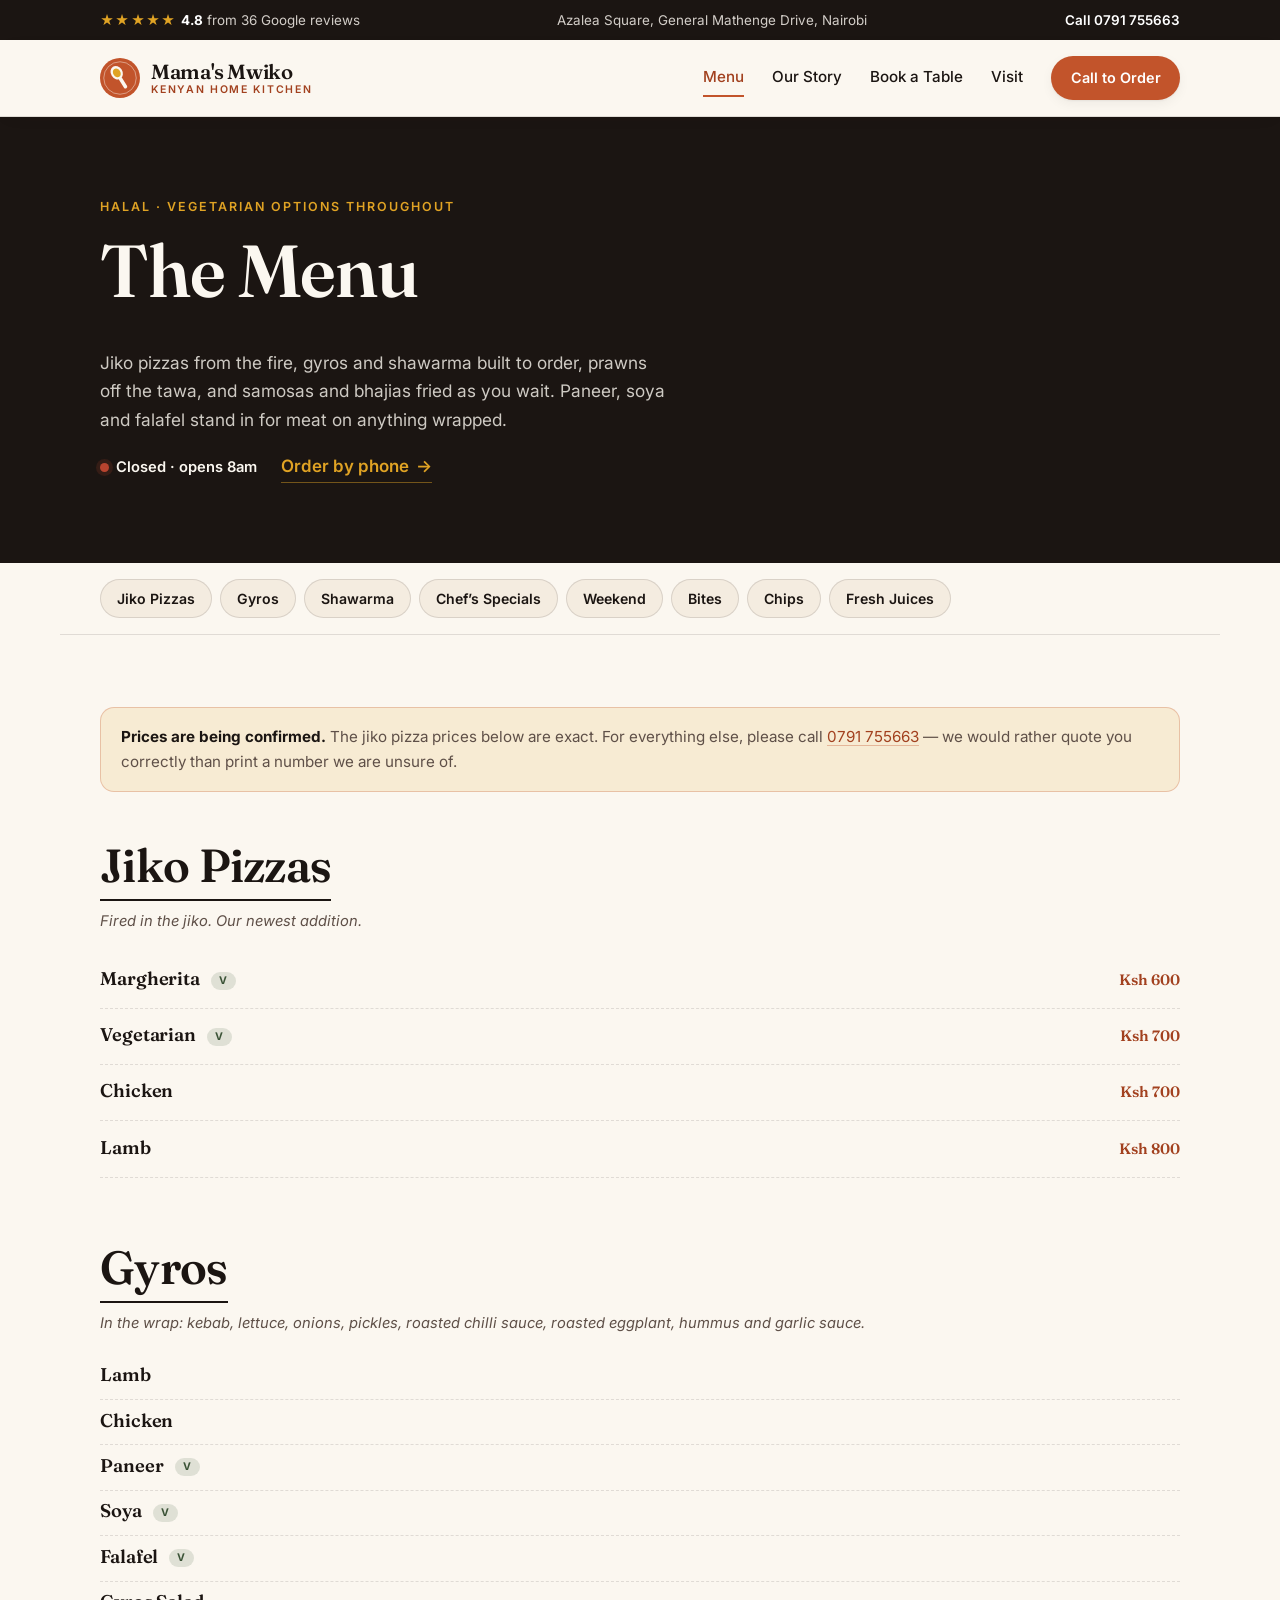
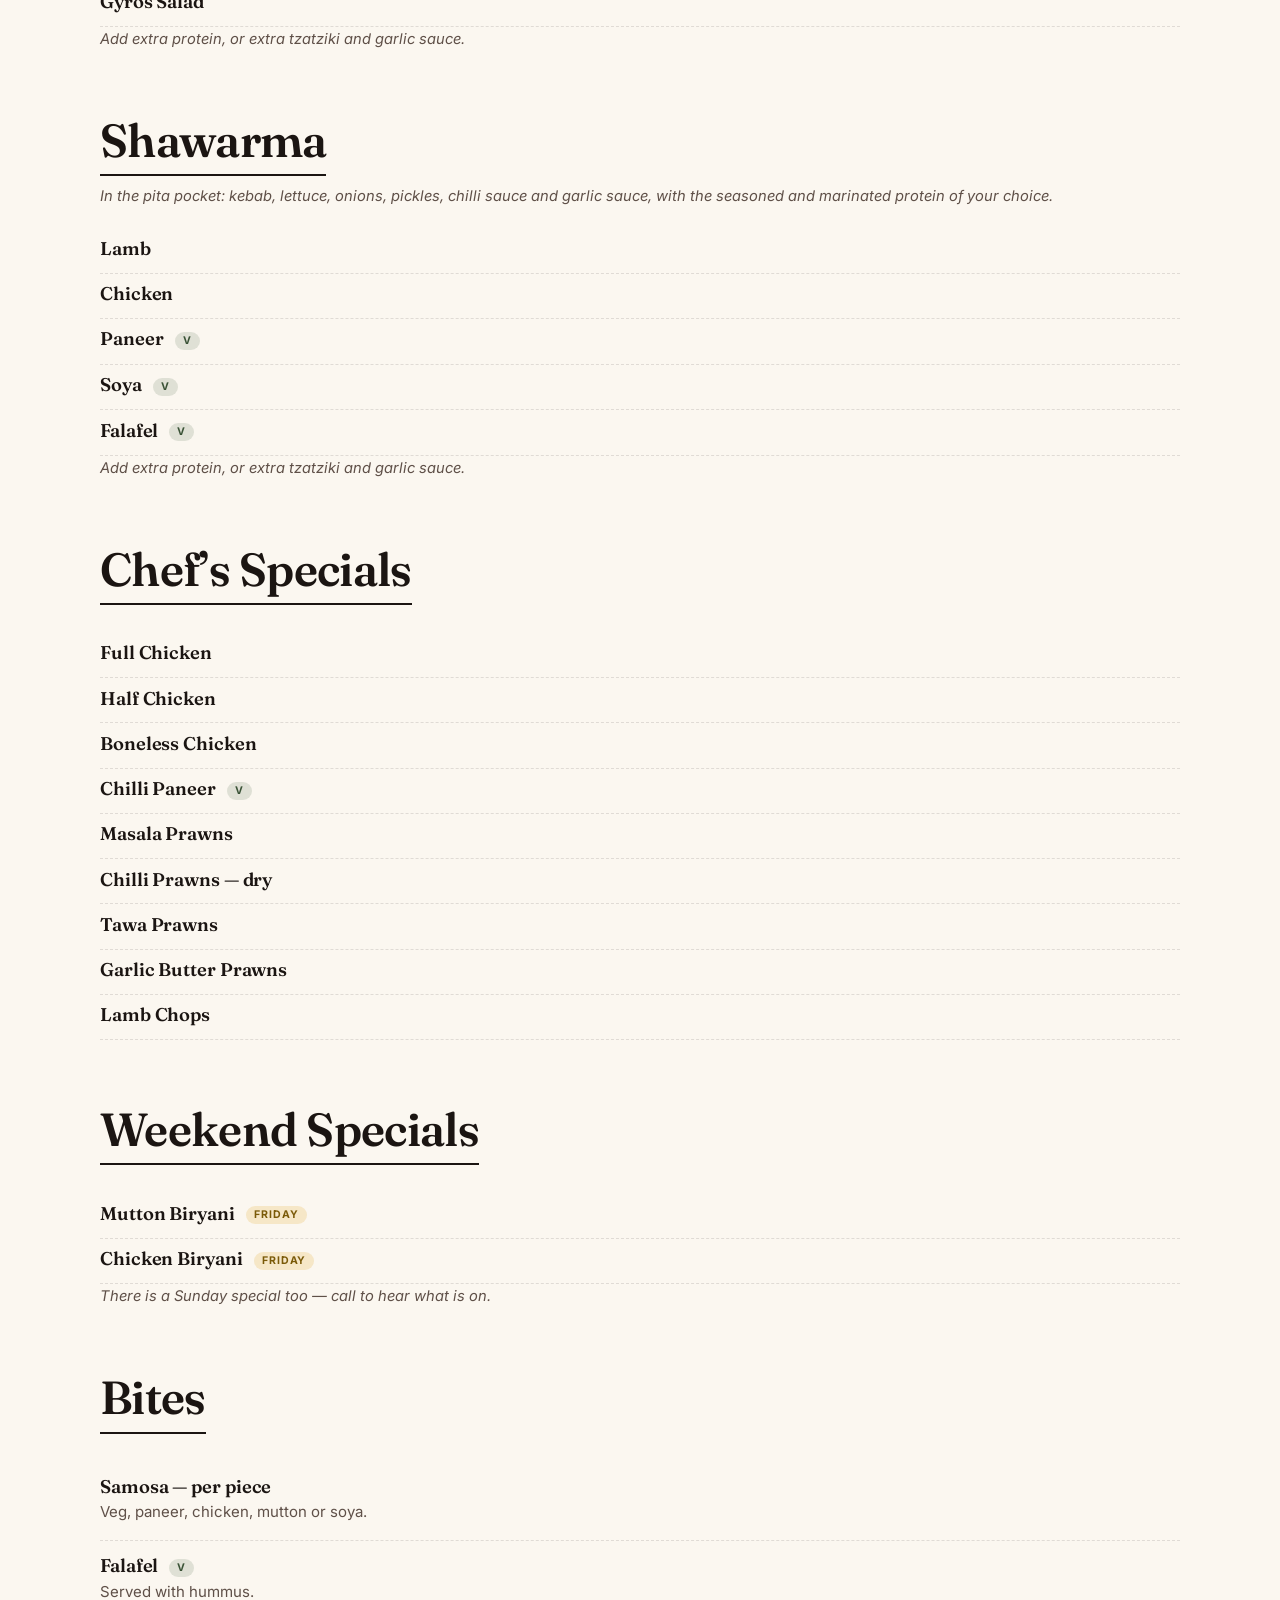
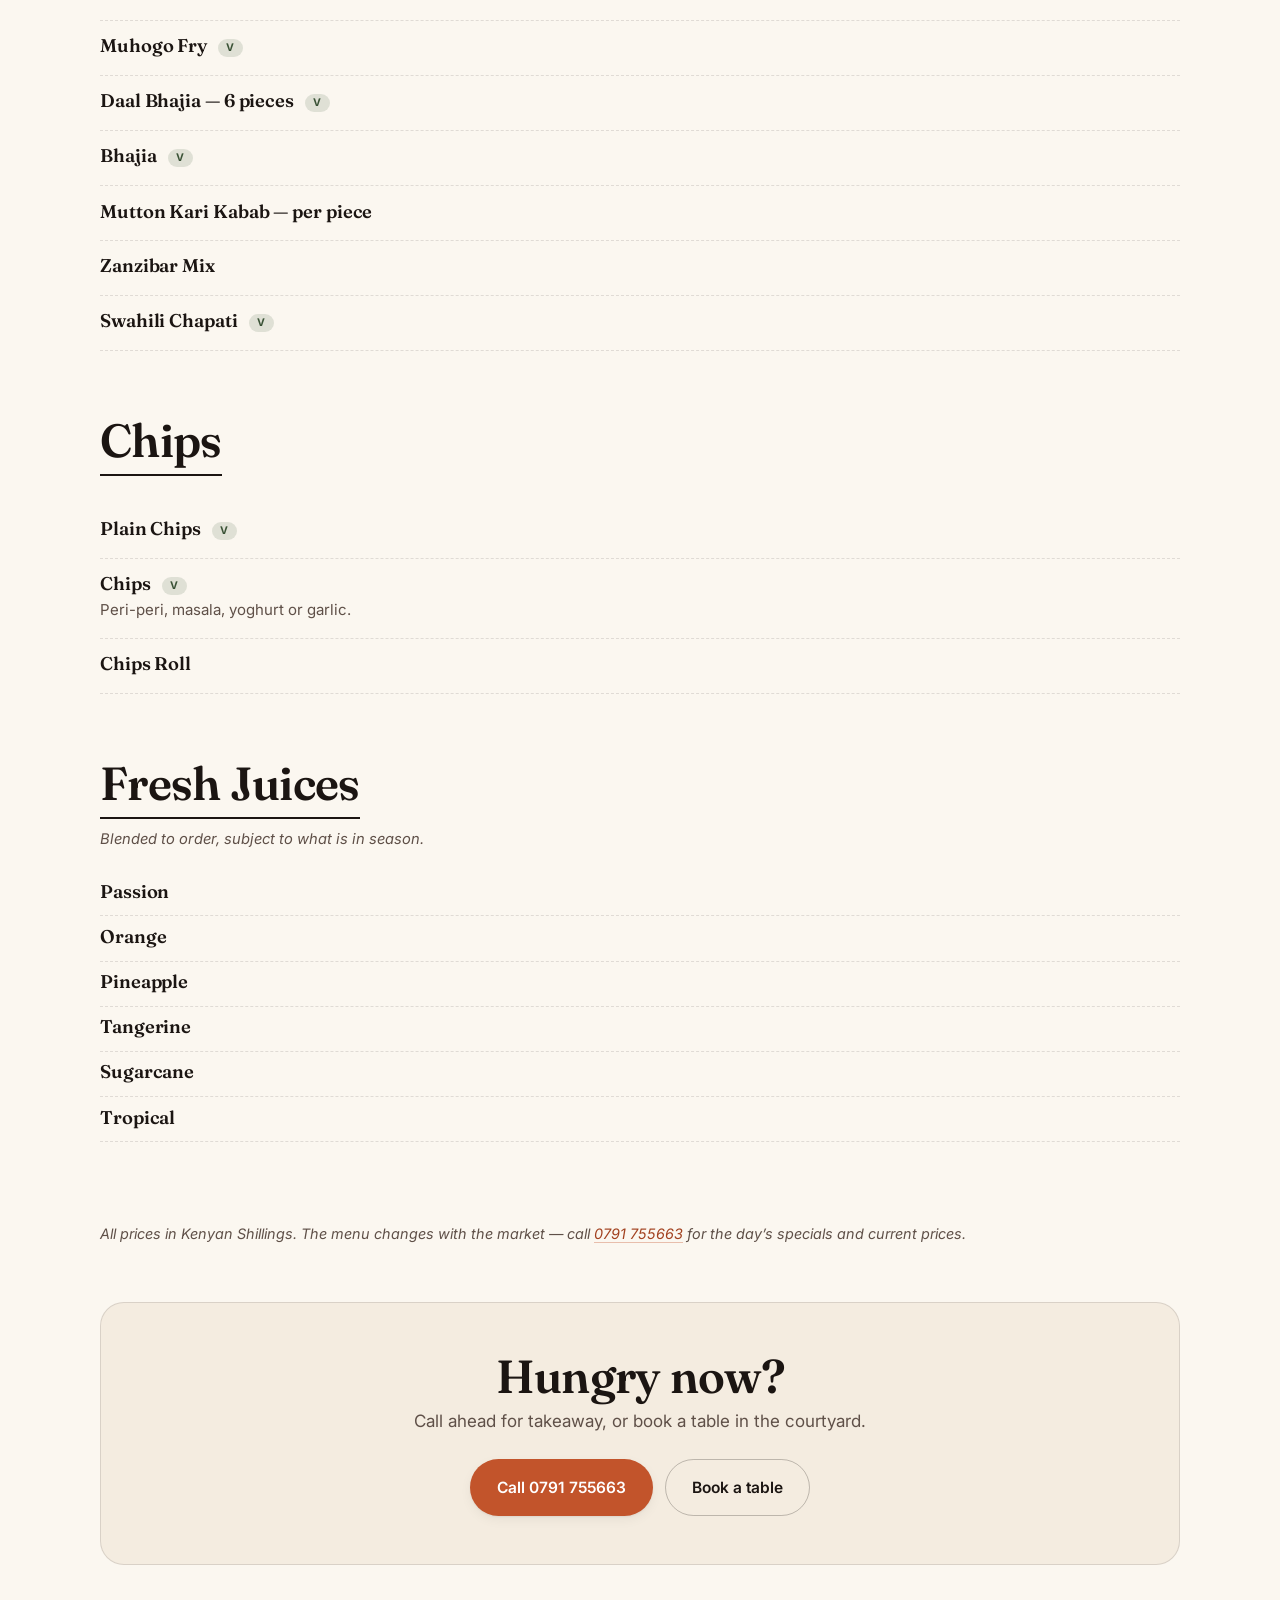
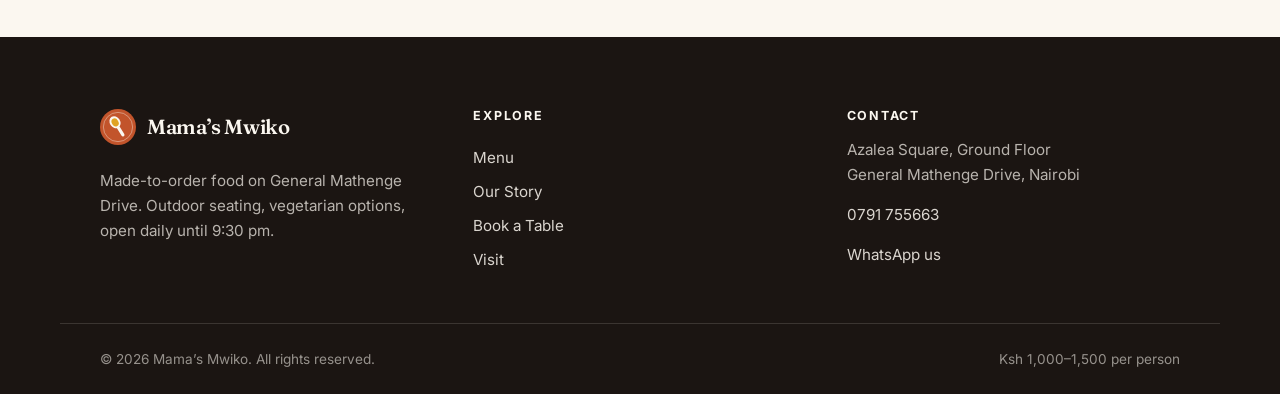
==== commit 1a0d6997: "Replace the invented menu with the real one The owner's menu images (DereckKariuki/Mama-s-Mwiko) sho" ====
--- a/menu.html
+++ b/menu.html
@@ -4,13 +4,13 @@
 <meta charset="utf-8">
 <meta name="viewport" content="width=device-width, initial-scale=1">
 <title>Menu | Mama's Mwiko, Nairobi</title>
-<meta name="description" content="The Mama's Mwiko menu — nyama choma, kuku kienyeji, fish, vegetarian mains, sides and drinks. Azalea Square, General Mathenge Drive, Nairobi. Call 0791 755663.">
+<meta name="description" content="The Mama's Mwiko menu — jiko pizzas, gyros, shawarma, chef's specials, bites, chips and fresh juices. Halal, with vegetarian options. Azalea Square, General Mathenge Drive, Nairobi. Call 0791 755663.">
 <link rel="canonical" href="https://mamasmwiko.co.ke/menu.html">
 
 <meta property="og:type" content="website">
 <meta property="og:site_name" content="Mama's Mwiko">
 <meta property="og:title" content="Menu | Mama's Mwiko">
-<meta property="og:description" content="Nyama choma, kuku kienyeji, fresh tilapia, vegetarian mains and hand-turned ugali.">
+<meta property="og:description" content="Jiko pizzas, gyros, shawarma, tawa prawns, samosas and fresh juices — with paneer, soya and falafel on every wrap.">
 <meta property="og:url" content="https://mamasmwiko.co.ke/menu.html">
 <meta name="theme-color" content="#1b1512">
 
@@ -57,152 +57,149 @@
 
   <section class="menu-hero">
     <div class="wrap">
-      <p class="eyebrow">Ksh 1,000&ndash;1,500 per person</p>
+      <p class="eyebrow">Halal &middot; Vegetarian options throughout</p>
       <h1>The Menu</h1>
-      <p class="menu-hero__lead">Cooked fresh each day. If something has run out, it is because it was good. Ask your server what is on the fire.</p>
+      <p class="menu-hero__lead">Jiko pizzas from the fire, gyros and shawarma built to order, prawns off the tawa, and samosas and bhajias fried as you wait. Paneer, soya and falafel stand in for meat on anything wrapped.</p>
       <p class="menu-hero__meta"><span id="openStatus" class="status status--loading">Open daily &middot; 8am&ndash;9:30pm</span> <a class="link-arrow" href="tel:+254791755663">Order by phone <span aria-hidden="true">&rarr;</span></a></p>
     </div>
   </section>
 
   <nav class="menu-jump wrap" aria-label="Menu sections">
-    <a href="#starters">Starters</a>
-    <a href="#grill">From the Grill</a>
-    <a href="#stews">Stews &amp; Mains</a>
-    <a href="#veg">Vegetarian</a>
-    <a href="#sides">Sides</a>
-    <a href="#drinks">Drinks</a>
-    <a href="#sweet">Something Sweet</a>
+    <a href="#pizzas">Jiko Pizzas</a>
+    <a href="#gyros">Gyros</a>
+    <a href="#shawarma">Shawarma</a>
+    <a href="#specials">Chef&rsquo;s Specials</a>
+    <a href="#weekend">Weekend</a>
+    <a href="#bites">Bites</a>
+    <a href="#chips">Chips</a>
+    <a href="#juices">Fresh Juices</a>
   </nav>
 
   <div class="wrap menu-body">
 
-    <section class="menu-section" id="starters">
-      <h2>Starters</h2>
+    <p class="menu-notice">
+      <strong>Prices are being confirmed.</strong> The jiko pizza prices below are
+      exact. For everything else, please call <a href="tel:+254791755663">0791 755663</a>
+      &mdash; we would rather quote you correctly than print a number we are unsure of.
+    </p>
+
+    <section class="menu-section" id="pizzas">
+      <h2>Jiko Pizzas</h2>
+      <p class="menu-section__note">Fired in the jiko. Our newest addition.</p>
       <ul class="menu-list">
         <li class="menu-item">
-          <div><h3>Mutura</h3><p>Charcoal-grilled Kenyan sausage, sliced, with kachumbari and pili pili.</p></div>
-          <p class="menu-item__price">Ksh 450</p>
-        </li>
-        <li class="menu-item">
-          <div><h3>Bhajia ya Viazi <span class="tag tag--veg">V</span></h3><p>Spiced potato fritters with tamarind and coriander chutney.</p></div>
-          <p class="menu-item__price">Ksh 400</p>
-        </li>
-        <li class="menu-item">
-          <div><h3>Samosa (3 pcs)</h3><p>Minced beef or lentil, fried to order.</p></div>
-          <p class="menu-item__price">Ksh 350</p>
-        </li>
-        <li class="menu-item">
-          <div><h3>Supu ya Mbuzi</h3><p>Clear goat broth simmered overnight. Served hot in the pot.</p></div>
-          <p class="menu-item__price">Ksh 400</p>
-        </li>
-      </ul>
-    </section>
-
-    <section class="menu-section" id="grill">
-      <h2>From the Grill</h2>
-      <p class="menu-section__note">Choma is cut at the block and served with kachumbari. Allow 25&ndash;30 minutes.</p>
+          <div><h3>Margherita <span class="tag tag--veg">V</span></h3></div>
+          <p class="menu-item__price">Ksh 600</p>
+        </li>
+        <li class="menu-item">
+          <div><h3>Vegetarian <span class="tag tag--veg">V</span></h3></div>
+          <p class="menu-item__price">Ksh 700</p>
+        </li>
+        <li class="menu-item">
+          <div><h3>Chicken</h3></div>
+          <p class="menu-item__price">Ksh 700</p>
+        </li>
+        <li class="menu-item">
+          <div><h3>Lamb</h3></div>
+          <p class="menu-item__price">Ksh 800</p>
+        </li>
+      </ul>
+    </section>
+
+    <section class="menu-section" id="gyros">
+      <h2>Gyros</h2>
+      <p class="menu-section__note">In the wrap: kebab, lettuce, onions, pickles, roasted chilli sauce, roasted eggplant, hummus and garlic sauce.</p>
+      <ul class="menu-list menu-list--compact">
+        <li class="menu-item"><div><h3>Lamb</h3></div></li>
+        <li class="menu-item"><div><h3>Chicken</h3></div></li>
+        <li class="menu-item"><div><h3>Paneer <span class="tag tag--veg">V</span></h3></div></li>
+        <li class="menu-item"><div><h3>Soya <span class="tag tag--veg">V</span></h3></div></li>
+        <li class="menu-item"><div><h3>Falafel <span class="tag tag--veg">V</span></h3></div></li>
+        <li class="menu-item"><div><h3>Gyros Salad</h3></div></li>
+      </ul>
+      <p class="menu-section__note">Add extra protein, or extra tzatziki and garlic sauce.</p>
+    </section>
+
+    <section class="menu-section" id="shawarma">
+      <h2>Shawarma</h2>
+      <p class="menu-section__note">In the pita pocket: kebab, lettuce, onions, pickles, chilli sauce and garlic sauce, with the seasoned and marinated protein of your choice.</p>
+      <ul class="menu-list menu-list--compact">
+        <li class="menu-item"><div><h3>Lamb</h3></div></li>
+        <li class="menu-item"><div><h3>Chicken</h3></div></li>
+        <li class="menu-item"><div><h3>Paneer <span class="tag tag--veg">V</span></h3></div></li>
+        <li class="menu-item"><div><h3>Soya <span class="tag tag--veg">V</span></h3></div></li>
+        <li class="menu-item"><div><h3>Falafel <span class="tag tag--veg">V</span></h3></div></li>
+      </ul>
+      <p class="menu-section__note">Add extra protein, or extra tzatziki and garlic sauce.</p>
+    </section>
+
+    <section class="menu-section" id="specials">
+      <h2>Chef&rsquo;s Specials</h2>
+      <ul class="menu-list menu-list--compact">
+        <li class="menu-item"><div><h3>Full Chicken</h3></div></li>
+        <li class="menu-item"><div><h3>Half Chicken</h3></div></li>
+        <li class="menu-item"><div><h3>Boneless Chicken</h3></div></li>
+        <li class="menu-item"><div><h3>Chilli Paneer <span class="tag tag--veg">V</span></h3></div></li>
+        <li class="menu-item"><div><h3>Masala Prawns</h3></div></li>
+        <li class="menu-item"><div><h3>Chilli Prawns &mdash; dry</h3></div></li>
+        <li class="menu-item"><div><h3>Tawa Prawns</h3></div></li>
+        <li class="menu-item"><div><h3>Garlic Butter Prawns</h3></div></li>
+        <li class="menu-item"><div><h3>Lamb Chops</h3></div></li>
+      </ul>
+    </section>
+
+    <section class="menu-section" id="weekend">
+      <h2>Weekend Specials</h2>
+      <ul class="menu-list menu-list--compact">
+        <li class="menu-item"><div><h3>Mutton Biryani <span class="tag">Friday</span></h3></div></li>
+        <li class="menu-item"><div><h3>Chicken Biryani <span class="tag">Friday</span></h3></div></li>
+      </ul>
+      <p class="menu-section__note">There is a Sunday special too &mdash; call to hear what is on.</p>
+    </section>
+
+    <section class="menu-section" id="bites">
+      <h2>Bites</h2>
       <ul class="menu-list">
         <li class="menu-item">
-          <div><h3>Nyama Choma Platter <span class="tag">Signature</span></h3><p>Goat ribs over charcoal, rested and chopped, with ugali and greens.</p></div>
-          <p class="menu-item__price">Ksh 1,450</p>
-        </li>
-        <li class="menu-item">
-          <div><h3>Kuku Choma (half)</h3><p>Marinated chicken, slow-grilled, with a squeeze of lemon.</p></div>
-          <p class="menu-item__price">Ksh 1,200</p>
-        </li>
-        <li class="menu-item">
-          <div><h3>Beef Ribs</h3><p>Half a kilo, rubbed and grilled, served on the board.</p></div>
-          <p class="menu-item__price">Ksh 1,350</p>
-        </li>
-        <li class="menu-item">
-          <div><h3>Whole Tilapia</h3><p>Grilled or deep fried, with ugali or chips and a side of greens.</p></div>
-          <p class="menu-item__price">Ksh 1,400</p>
-        </li>
-      </ul>
-    </section>
-
-    <section class="menu-section" id="stews">
-      <h2>Stews &amp; Mains</h2>
+          <div><h3>Samosa &mdash; per piece</h3><p>Veg, paneer, chicken, mutton or soya.</p></div>
+        </li>
+        <li class="menu-item">
+          <div><h3>Falafel <span class="tag tag--veg">V</span></h3><p>Served with hummus.</p></div>
+        </li>
+        <li class="menu-item"><div><h3>Muhogo Fry <span class="tag tag--veg">V</span></h3></div></li>
+        <li class="menu-item"><div><h3>Daal Bhajia &mdash; 6 pieces <span class="tag tag--veg">V</span></h3></div></li>
+        <li class="menu-item"><div><h3>Bhajia <span class="tag tag--veg">V</span></h3></div></li>
+        <li class="menu-item"><div><h3>Mutton Kari Kabab &mdash; per piece</h3></div></li>
+        <li class="menu-item"><div><h3>Zanzibar Mix</h3></div></li>
+        <li class="menu-item"><div><h3>Swahili Chapati <span class="tag tag--veg">V</span></h3></div></li>
+      </ul>
+    </section>
+
+    <section class="menu-section" id="chips">
+      <h2>Chips</h2>
       <ul class="menu-list">
-        <li class="menu-item">
-          <div><h3>Kuku Kienyeji Stew <span class="tag">Signature</span></h3><p>Free-range chicken simmered long and low in tomato, onion and dhania.</p></div>
-          <p class="menu-item__price">Ksh 1,250</p>
-        </li>
-        <li class="menu-item">
-          <div><h3>Beef Wet Fry</h3><p>Fried down with onion, capsicum and tomato until the sauce clings.</p></div>
-          <p class="menu-item__price">Ksh 1,050</p>
-        </li>
-        <li class="menu-item">
-          <div><h3>Matumbo</h3><p>Tripe, cleaned properly and stewed soft.</p></div>
-          <p class="menu-item__price">Ksh 900</p>
-        </li>
-        <li class="menu-item">
-          <div><h3>Fish Curry</h3><p>Tilapia fillet in coconut, tamarind and mild coast spice.</p></div>
-          <p class="menu-item__price">Ksh 1,300</p>
-        </li>
-        <li class="menu-item">
-          <div><h3>Pilau ya Nyama</h3><p>Spiced rice cooked with beef, served with kachumbari.</p></div>
-          <p class="menu-item__price">Ksh 950</p>
-        </li>
-      </ul>
-    </section>
-
-    <section class="menu-section" id="veg">
-      <h2>Vegetarian</h2>
-      <p class="menu-section__note">Cooked in their own pots, not as a leftover.</p>
-      <ul class="menu-list">
-        <li class="menu-item">
-          <div><h3>Managu na Ugali <span class="tag tag--veg">V</span></h3><p>African nightshade cooked down with cream and onion, with hand-turned ugali.</p></div>
-          <p class="menu-item__price">Ksh 750</p>
-        </li>
-        <li class="menu-item">
-          <div><h3>Ndengu ya Nazi <span class="tag tag--veg">V</span></h3><p>Green grams stewed in coconut milk with cumin and tomato.</p></div>
-          <p class="menu-item__price">Ksh 700</p>
-        </li>
-        <li class="menu-item">
-          <div><h3>Githeri Special <span class="tag tag--veg">V</span></h3><p>Maize and beans fried down with avocado on the side.</p></div>
-          <p class="menu-item__price">Ksh 650</p>
-        </li>
-        <li class="menu-item">
-          <div><h3>Sukuma Wiki na Chapati <span class="tag tag--veg">V</span></h3><p>Collard greens with two layered chapatis.</p></div>
-          <p class="menu-item__price">Ksh 600</p>
-        </li>
-      </ul>
-    </section>
-
-    <section class="menu-section" id="sides">
-      <h2>Sides</h2>
-      <ul class="menu-list menu-list--compact">
-        <li class="menu-item"><div><h3>Ugali</h3></div><p class="menu-item__price">Ksh 150</p></li>
-        <li class="menu-item"><div><h3>Chapati (2 pcs)</h3></div><p class="menu-item__price">Ksh 200</p></li>
-        <li class="menu-item"><div><h3>Kachumbari</h3></div><p class="menu-item__price">Ksh 200</p></li>
-        <li class="menu-item"><div><h3>Chips</h3></div><p class="menu-item__price">Ksh 300</p></li>
-        <li class="menu-item"><div><h3>Sukuma Wiki</h3></div><p class="menu-item__price">Ksh 250</p></li>
-        <li class="menu-item"><div><h3>Steamed Rice</h3></div><p class="menu-item__price">Ksh 250</p></li>
-      </ul>
-    </section>
-
-    <section class="menu-section" id="drinks">
-      <h2>Drinks</h2>
-      <ul class="menu-list menu-list--compact">
-        <li class="menu-item"><div><h3>Fresh Passion / Mango Juice</h3></div><p class="menu-item__price">Ksh 300</p></li>
-        <li class="menu-item"><div><h3>Dawa (honey, lemon, ginger)</h3></div><p class="menu-item__price">Ksh 300</p></li>
-        <li class="menu-item"><div><h3>Kenyan Tea &mdash; pot</h3></div><p class="menu-item__price">Ksh 250</p></li>
-        <li class="menu-item"><div><h3>Coffee</h3></div><p class="menu-item__price">Ksh 250</p></li>
-        <li class="menu-item"><div><h3>Sodas &amp; Water</h3></div><p class="menu-item__price">Ksh 150</p></li>
-      </ul>
-    </section>
-
-    <section class="menu-section" id="sweet">
-      <h2>Something Sweet</h2>
-      <ul class="menu-list menu-list--compact">
-        <li class="menu-item"><div><h3>Mandazi with honey</h3></div><p class="menu-item__price">Ksh 300</p></li>
-        <li class="menu-item"><div><h3>Fruit Platter</h3></div><p class="menu-item__price">Ksh 400</p></li>
-        <li class="menu-item"><div><h3>Kaimati</h3></div><p class="menu-item__price">Ksh 350</p></li>
-      </ul>
-    </section>
-
-    <p class="menu-foot">Prices in Kenyan Shillings and inclusive of taxes. Menu changes with the market &mdash; call <a href="tel:+254791755663">0791 755663</a> to check the day&rsquo;s specials.</p>
+        <li class="menu-item"><div><h3>Plain Chips <span class="tag tag--veg">V</span></h3></div></li>
+        <li class="menu-item">
+          <div><h3>Chips <span class="tag tag--veg">V</span></h3><p>Peri-peri, masala, yoghurt or garlic.</p></div>
+        </li>
+        <li class="menu-item"><div><h3>Chips Roll</h3></div></li>
+      </ul>
+    </section>
+
+    <section class="menu-section" id="juices">
+      <h2>Fresh Juices</h2>
+      <p class="menu-section__note">Blended to order, subject to what is in season.</p>
+      <ul class="menu-list menu-list--compact">
+        <li class="menu-item"><div><h3>Passion</h3></div></li>
+        <li class="menu-item"><div><h3>Orange</h3></div></li>
+        <li class="menu-item"><div><h3>Pineapple</h3></div></li>
+        <li class="menu-item"><div><h3>Tangerine</h3></div></li>
+        <li class="menu-item"><div><h3>Sugarcane</h3></div></li>
+        <li class="menu-item"><div><h3>Tropical</h3></div></li>
+      </ul>
+    </section>
+
+    <p class="menu-foot">All prices in Kenyan Shillings. The menu changes with the market &mdash; call <a href="tel:+254791755663">0791 755663</a> for the day&rsquo;s specials and current prices.</p>
 
     <div class="menu-cta">
       <h2>Hungry now?</h2>
@@ -222,7 +219,7 @@
         <img src="assets/img/logo.svg" alt="" width="36" height="36" class="brand__mark">
         <span class="brand__name">Mama&rsquo;s Mwiko</span>
       </a>
-      <p class="footer__blurb">Kenyan home cooking on General Mathenge Drive. Outdoor seating, vegetarian options, open daily until 9:30&nbsp;pm.</p>
+      <p class="footer__blurb">Made-to-order food on General Mathenge Drive. Outdoor seating, vegetarian options, open daily until 9:30&nbsp;pm.</p>
     </div>
     <nav aria-label="Footer">
       <h3>Explore</h3>
--- a/assets/css/styles.css
+++ b/assets/css/styles.css
@@ -430,6 +430,13 @@
 .menu-jump a:hover { background: var(--terracotta); color: #fff; border-color: var(--terracotta); }
 
 .menu-body { padding-block: clamp(2.5rem, 6vw, 4.5rem); }
+.menu-notice {
+  display: block; margin-bottom: clamp(2rem, 4vw, 3rem);
+  padding: 1rem 1.25rem; border-radius: var(--r);
+  background: rgba(224,163,36,.14); border: 1px solid rgba(194,84,43,.28);
+  color: var(--body); font-size: .95rem;
+}
+.menu-notice strong { color: var(--ink); }
 .menu-section { margin-bottom: clamp(2.5rem, 5vw, 4rem); }
 .menu-section h2 {
   padding-bottom: .5rem; margin-bottom: .5rem;
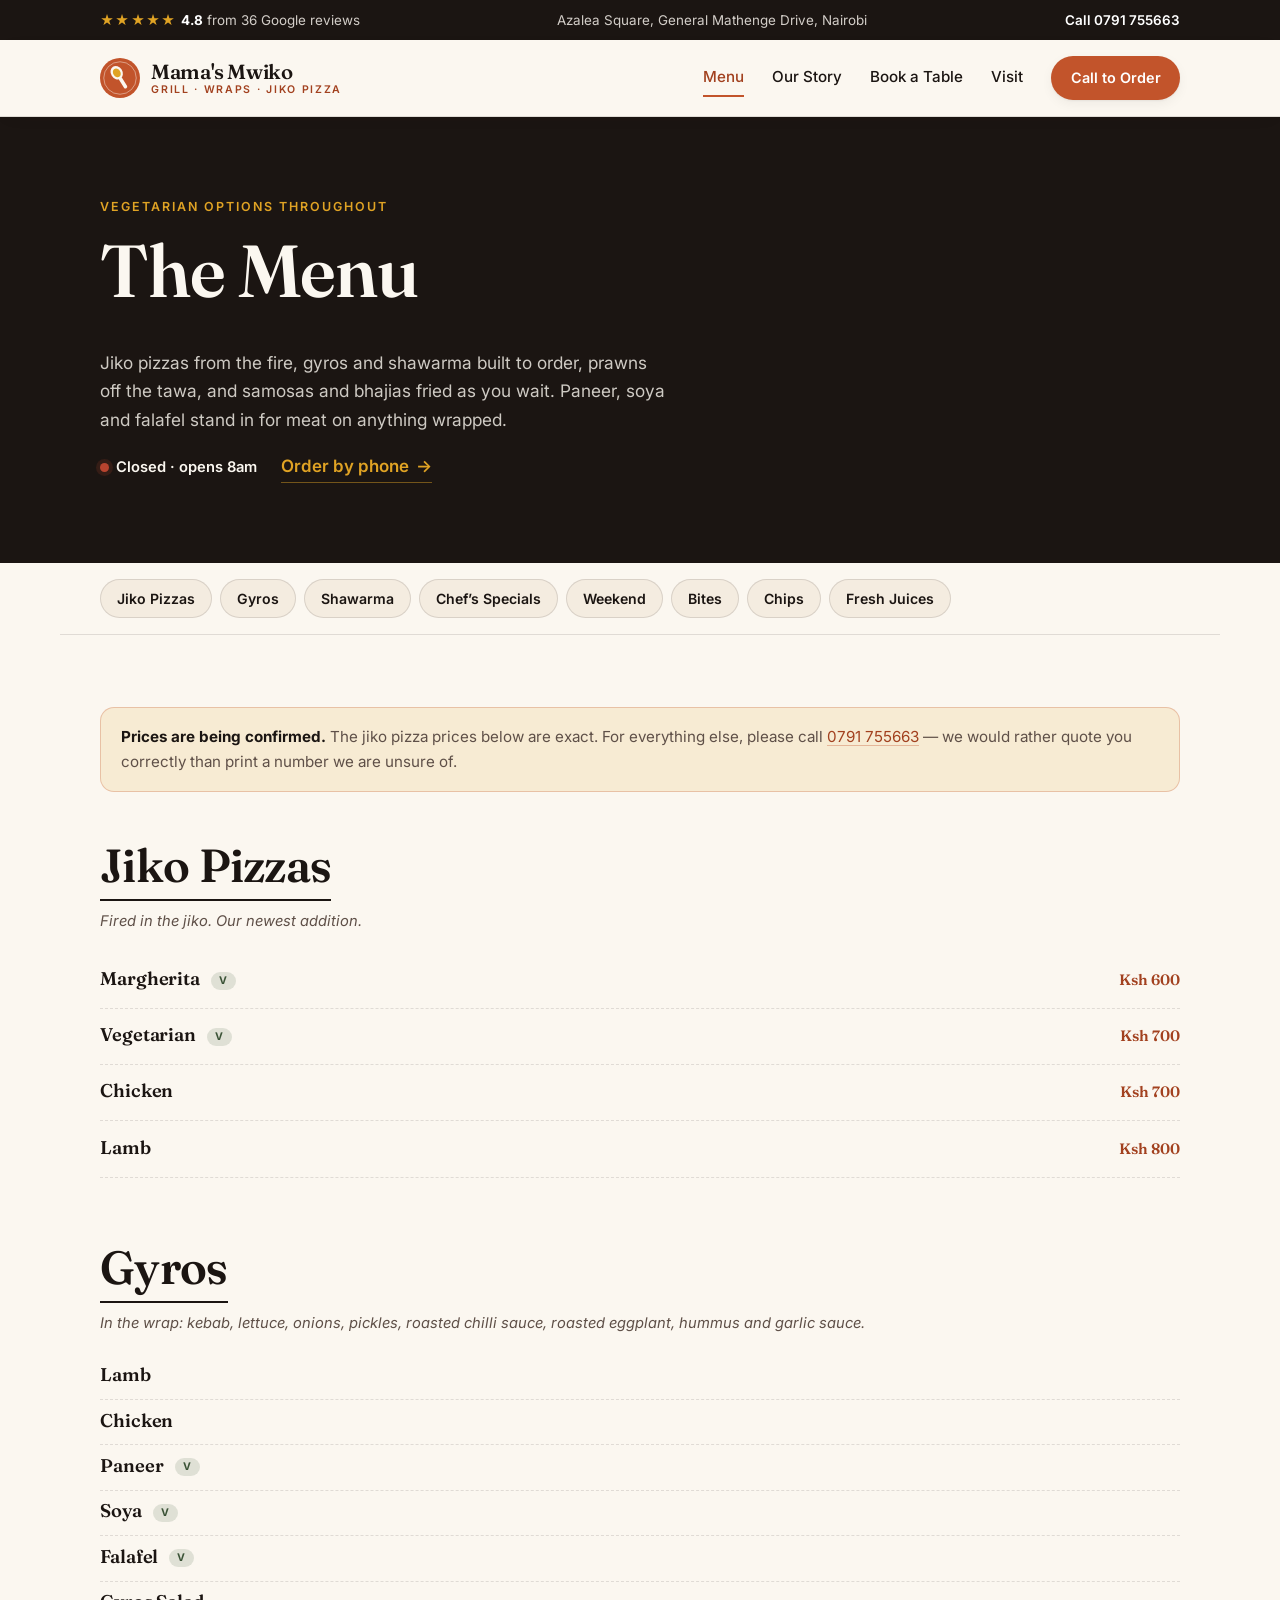
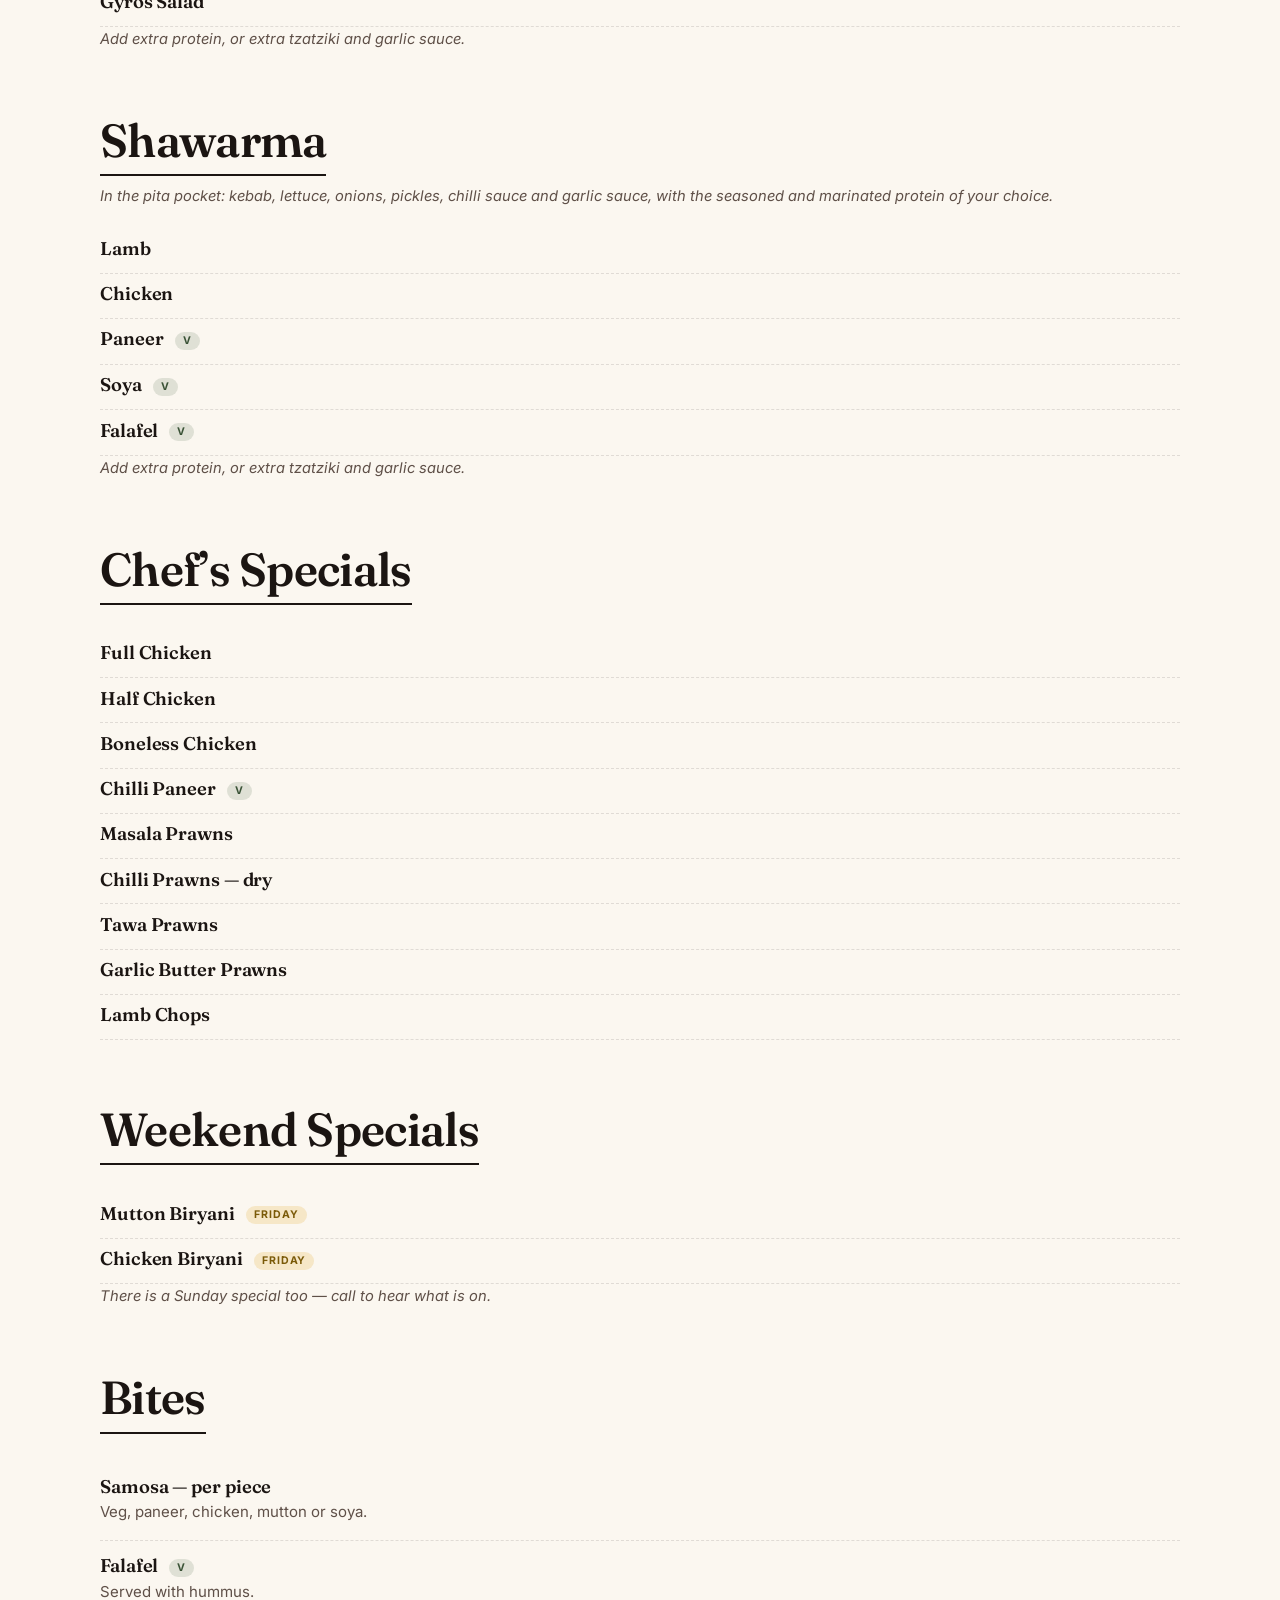
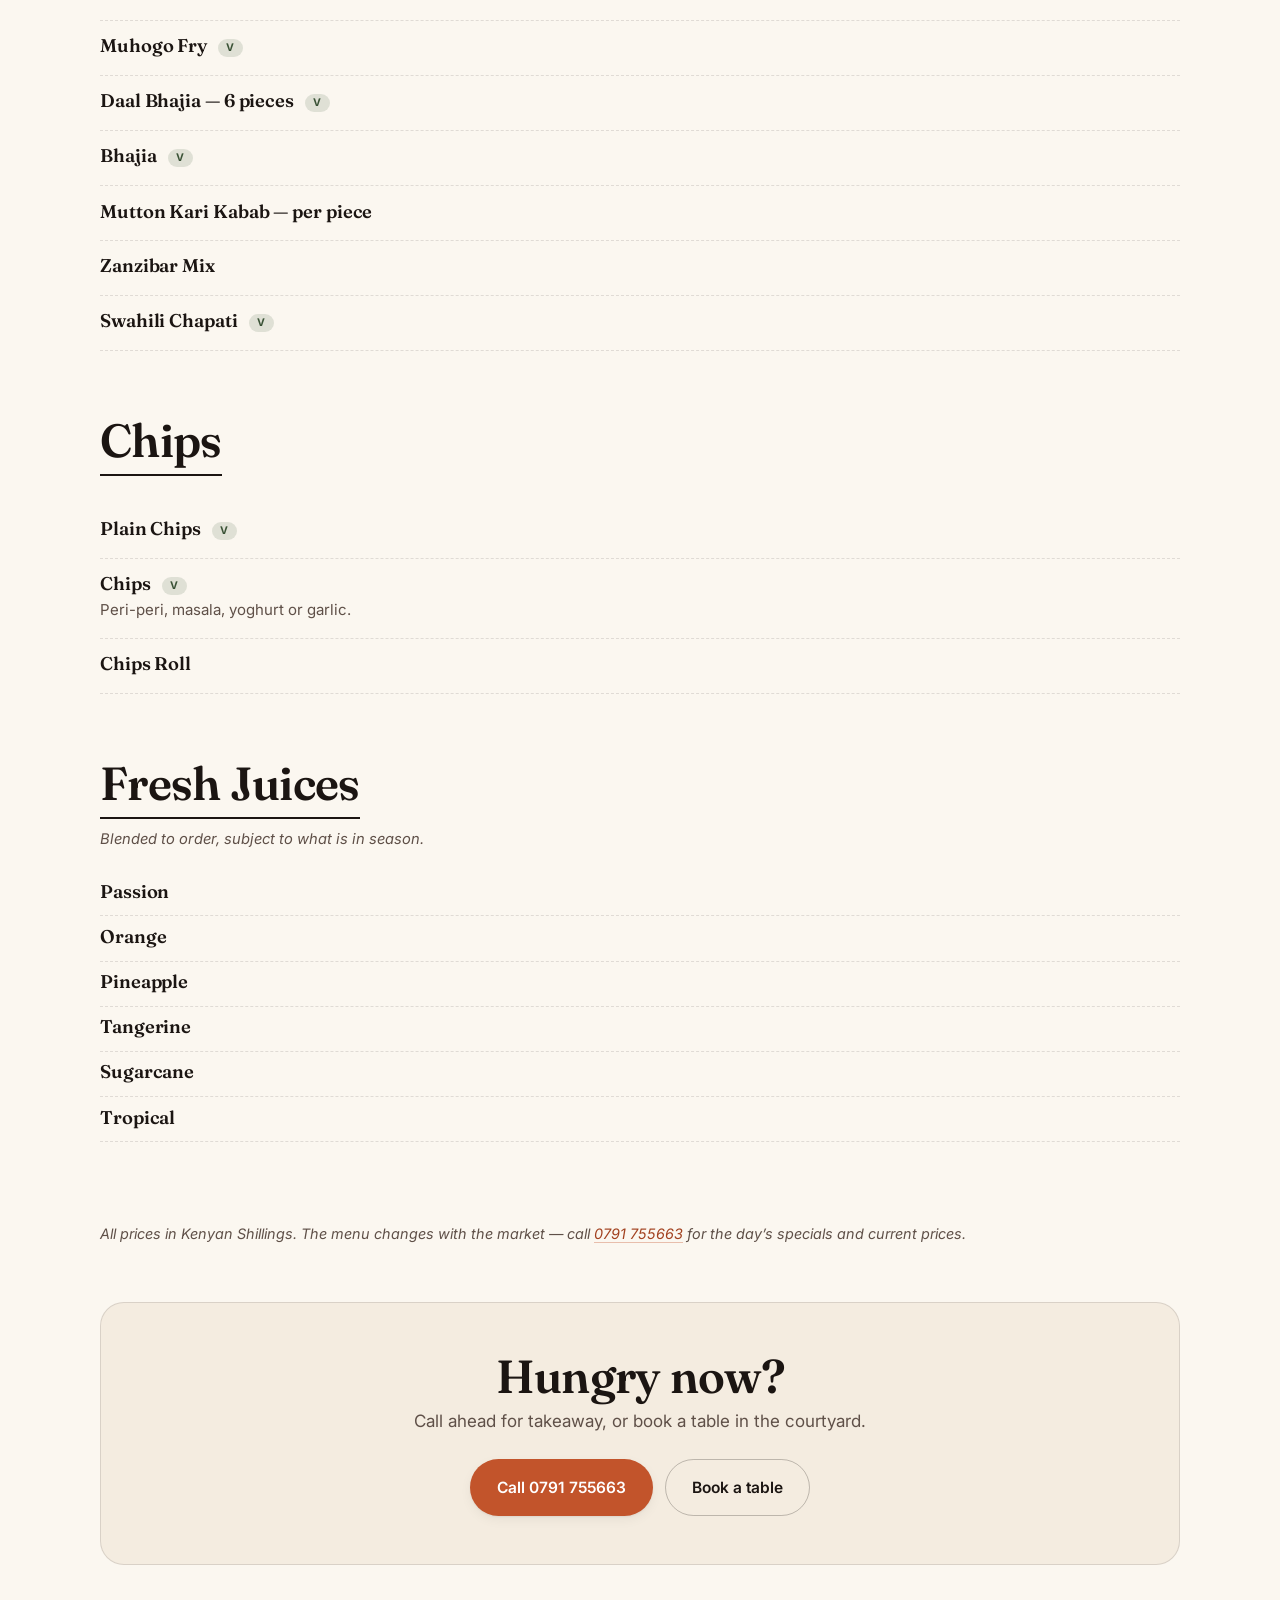
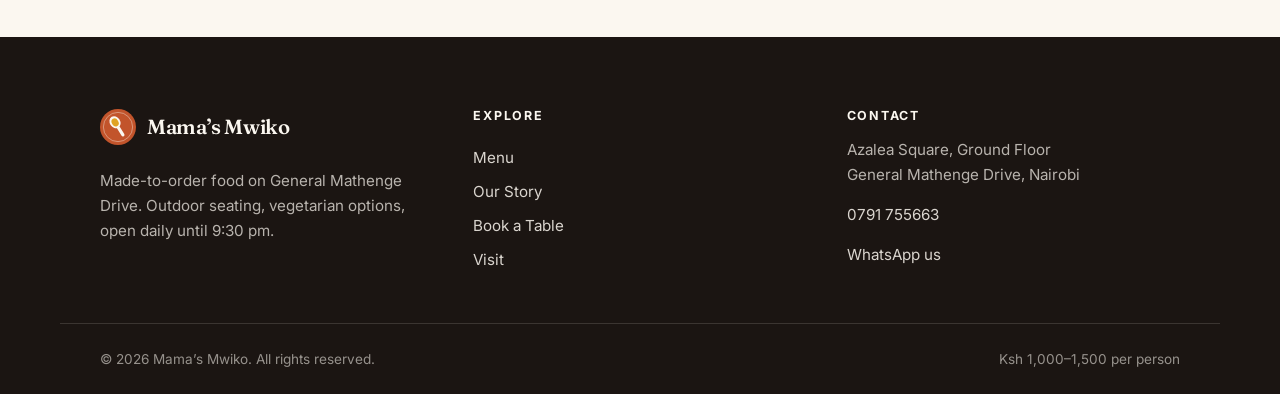
==== commit cf85520d: "Rewrite the home page around the real menu The site sold slow-cooked Kenyan classics above a menu of" ====
--- a/menu.html
+++ b/menu.html
@@ -4,7 +4,7 @@
 <meta charset="utf-8">
 <meta name="viewport" content="width=device-width, initial-scale=1">
 <title>Menu | Mama's Mwiko, Nairobi</title>
-<meta name="description" content="The Mama's Mwiko menu — jiko pizzas, gyros, shawarma, chef's specials, bites, chips and fresh juices. Halal, with vegetarian options. Azalea Square, General Mathenge Drive, Nairobi. Call 0791 755663.">
+<meta name="description" content="The Mama's Mwiko menu — jiko pizzas, gyros, shawarma, chef's specials, bites, chips and fresh juices, with paneer, soya and falafel throughout. Azalea Square, General Mathenge Drive, Nairobi. Call 0791 755663.">
 <link rel="canonical" href="https://mamasmwiko.co.ke/menu.html">
 
 <meta property="og:type" content="website">
@@ -37,7 +37,7 @@
       <img src="assets/img/logo.svg" alt="" width="40" height="40" class="brand__mark">
       <span class="brand__text">
         <span class="brand__name">Mama's Mwiko</span>
-        <span class="brand__tag">Kenyan Home Kitchen</span>
+        <span class="brand__tag">Grill &middot; Wraps &middot; Jiko Pizza</span>
       </span>
     </a>
     <nav class="nav" id="nav" aria-label="Main">
@@ -57,7 +57,7 @@
 
   <section class="menu-hero">
     <div class="wrap">
-      <p class="eyebrow">Halal &middot; Vegetarian options throughout</p>
+      <p class="eyebrow">Vegetarian options throughout</p>
       <h1>The Menu</h1>
       <p class="menu-hero__lead">Jiko pizzas from the fire, gyros and shawarma built to order, prawns off the tawa, and samosas and bhajias fried as you wait. Paneer, soya and falafel stand in for meat on anything wrapped.</p>
       <p class="menu-hero__meta"><span id="openStatus" class="status status--loading">Open daily &middot; 8am&ndash;9:30pm</span> <a class="link-arrow" href="tel:+254791755663">Order by phone <span aria-hidden="true">&rarr;</span></a></p>
--- a/assets/css/styles.css
+++ b/assets/css/styles.css
@@ -329,7 +329,8 @@
 .card img { width: 100%; aspect-ratio: 4 / 3; object-fit: cover; }
 .card__body { padding: 1.4rem 1.5rem 1.6rem; }
 .card__body p { font-size: .95rem; margin-bottom: .8rem; }
-.card__price { font-family: var(--display); font-size: 1.15rem; color: var(--ochre); margin: 0 !important; }
+.card__price, .card__meta { font-family: var(--display); font-size: 1.15rem; color: var(--ochre); margin: 0 !important; }
+.card__meta { font-size: .92rem; letter-spacing: .01em; }
 /* The default tag colours are tuned for cream; on the dark cards they vanish. */
 .signatures .tag      { background: rgba(224,163,36,.22); color: #f0c86a; }
 .signatures .tag--veg { background: rgba(122,168,112,.22); color: #a8d29a; }
